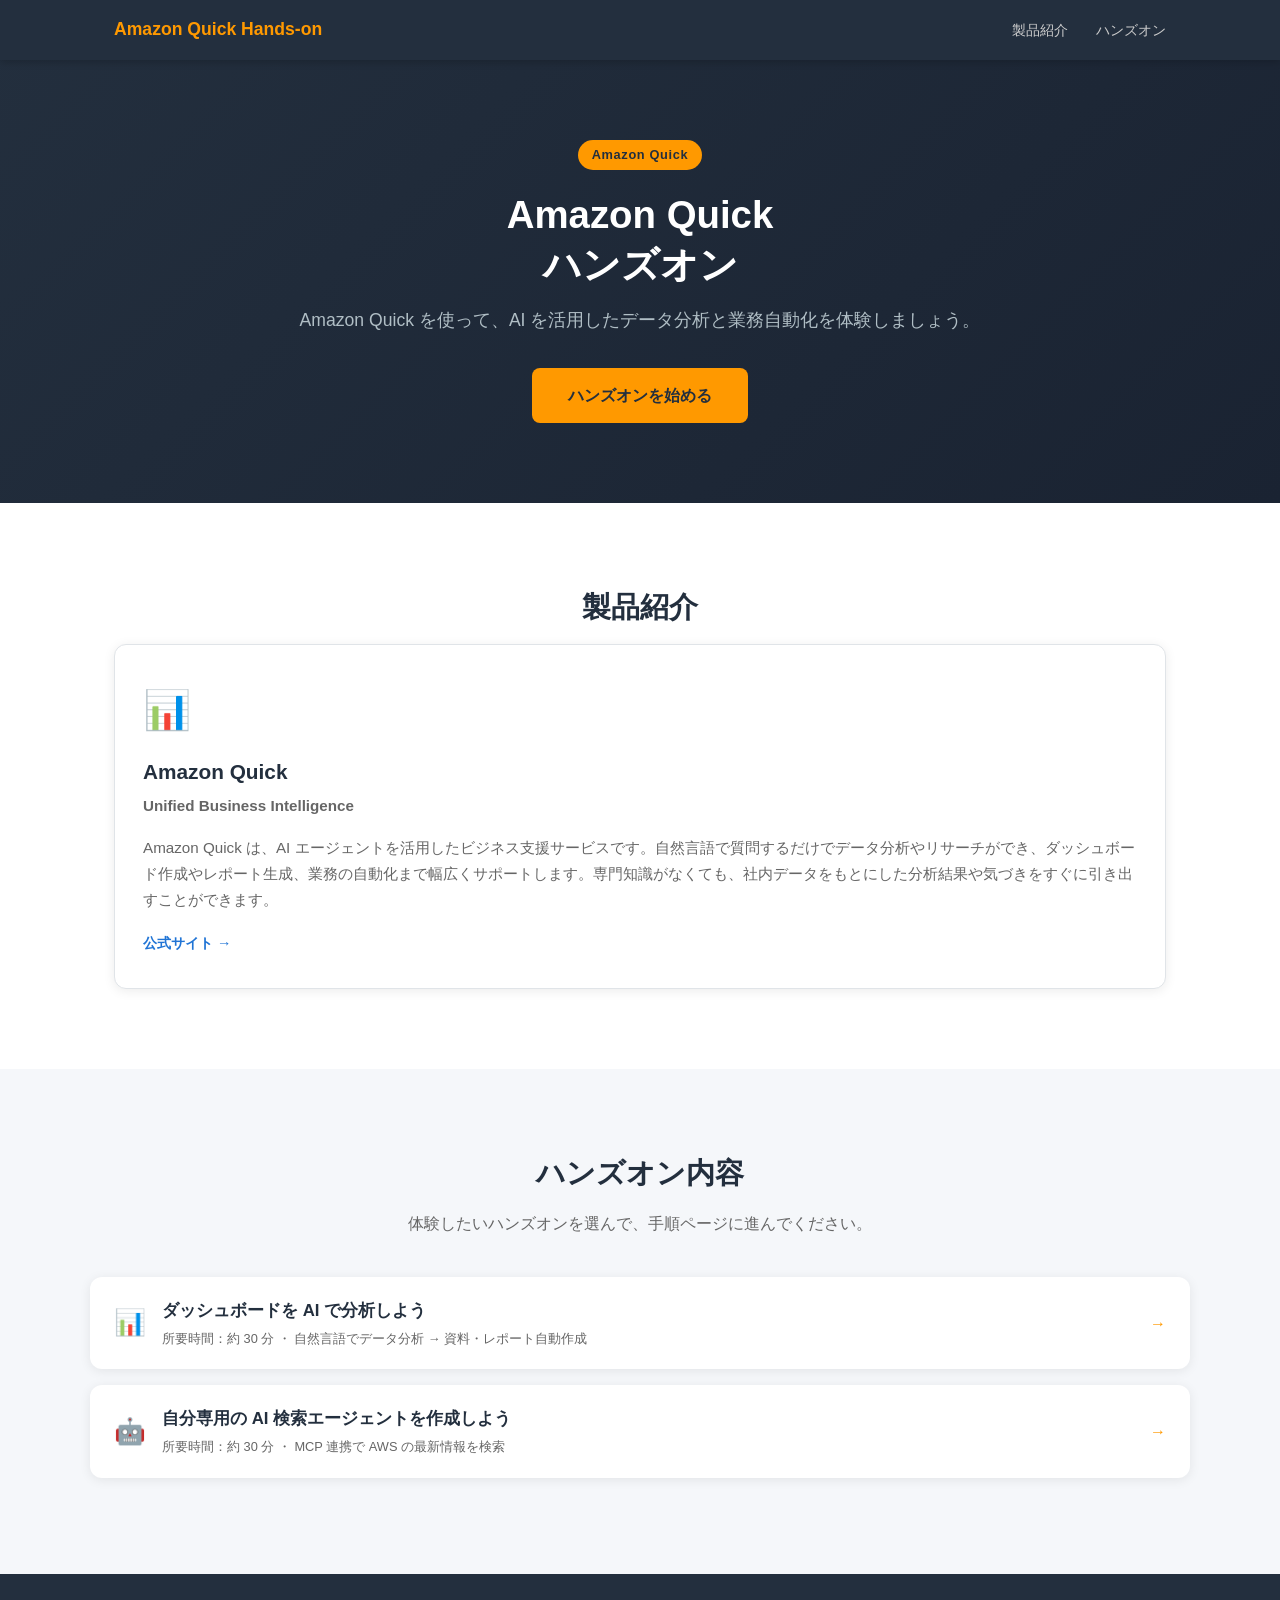
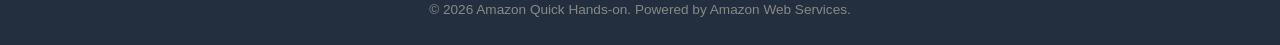
==== index.html @ 04109b61 "Initial commit: Amazon Quick ハンズオンサイト" ====
<!DOCTYPE html>
<html lang="ja">
<head>
  <meta charset="UTF-8">
  <meta name="viewport" content="width=device-width, initial-scale=1.0">
  <title>Amazon Quick ハンズオン</title>
  <link rel="stylesheet" href="css/style.css">
</head>
<body>

  <!-- ナビゲーション -->
  <nav class="navbar">
    <div class="nav-inner">
      <span class="nav-logo">Amazon Quick Hands-on</span>
      <ul class="nav-links">
        <li><a href="#products">製品紹介</a></li>
        <li><a href="#handson">ハンズオン</a></li>
      </ul>
    </div>
  </nav>

  <!-- ヒーロー -->
  <header class="hero">
    <div class="hero-inner">
      <p class="hero-tag">Amazon Quick</p>
      <h1>Amazon Quick<br>ハンズオン</h1>
      <p class="hero-desc">Amazon Quick を使って、AI を活用したデータ分析と業務自動化を体験しましょう。</p>
      <a href="#handson" class="btn-primary">ハンズオンを始める</a>
    </div>
  </header>

  <!-- 製品紹介 -->
  <section id="products" class="section">
    <h2 class="section-title">製品紹介</h2>
    <div class="cards">

      <div class="card">
        <div class="card-icon">📊</div>
        <h3>Amazon Quick</h3>
        <p class="card-subtitle">Unified Business Intelligence</p>
        <p>Amazon Quick は、AI エージェントを活用したビジネス支援サービスです。自然言語で質問するだけでデータ分析やリサーチができ、ダッシュボード作成やレポート生成、業務の自動化まで幅広くサポートします。専門知識がなくても、社内データをもとにした分析結果や気づきをすぐに引き出すことができます。</p>
        <a href="https://aws.amazon.com/jp/quick/" target="_blank" class="card-link">公式サイト →</a>
      </div>

    </div>
  </section>

  <!-- ハンズオン内容 -->
  <section id="handson" class="section section-alt">
    <h2 class="section-title">ハンズオン内容</h2>
    <p class="section-desc">体験したいハンズオンを選んで、手順ページに進んでください。</p>

    <!-- ダッシュボード分析ハンズオン -->
    <a href="quick-dashboard-handson.html" class="accordion accordion-link">
      <span class="accordion-icon">📊</span>
      <span class="accordion-label">
        <strong>ダッシュボードを AI で分析しよう</strong>
        <small>所要時間：約 30 分 ・ 自然言語でデータ分析 → 資料・レポート自動作成</small>
      </span>
      <span class="accordion-arrow">→</span>
    </a>

    <!-- AI 検索エージェント作成ハンズオン -->
    <a href="quick-agent-handson.html" class="accordion accordion-link">
      <span class="accordion-icon">🤖</span>
      <span class="accordion-label">
        <strong>自分専用の AI 検索エージェントを作成しよう</strong>
        <small>所要時間：約 30 分 ・ MCP 連携で AWS の最新情報を検索</small>
      </span>
      <span class="accordion-arrow">→</span>
    </a>

  </section>

  <!-- フッター -->
  <footer class="footer">
    <p>&copy; 2026 Amazon Quick Hands-on. Powered by Amazon Web Services.</p>
  </footer>

  <script>
    // ===== スムーススクロール =====
    document.querySelectorAll('a[href^="#"]').forEach(a => {
      a.addEventListener('click', e => {
        const href = a.getAttribute('href');
        if (!href.startsWith('#')) return;
        e.preventDefault();
        const target = document.querySelector(href);
        if (target) target.scrollIntoView({ behavior: 'smooth', block: 'start' });
      });
    });
  </script>

</body>
</html>
---- css/style.css ----
/* ===== AWS カラーパレット ===== */
:root {
  --aws-orange: #ff9900;
  --aws-dark: #232f3e;
  --aws-navy: #1a2332;
  --aws-light: #f5f7fa;
  --aws-blue: #2074d5;
  --aws-teal: #1dc7b0;
  --aws-text: #333;
  --aws-text-light: #666;
  --aws-border: #e0e4e8;
  --radius: 12px;
  --shadow: 0 2px 12px rgba(0, 0, 0, 0.08);
  --shadow-hover: 0 8px 24px rgba(0, 0, 0, 0.12);
}

/* ===== リセット & ベース ===== */
*, *::before, *::after {
  margin: 0;
  padding: 0;
  box-sizing: border-box;
}

html {
  scroll-behavior: smooth;
  scroll-padding-top: 70px;
}

body {
  font-family: "Hiragino Kaku Gothic ProN", "Noto Sans JP", "Segoe UI", sans-serif;
  color: var(--aws-text);
  line-height: 1.7;
  background: #fff;
}

a {
  color: var(--aws-blue);
  text-decoration: none;
}
a:hover {
  text-decoration: underline;
}

/* ===== ナビゲーション ===== */
.navbar {
  position: fixed;
  top: 0;
  left: 0;
  right: 0;
  background: var(--aws-dark);
  color: #fff;
  z-index: 100;
  box-shadow: 0 2px 8px rgba(0, 0, 0, 0.2);
}

.nav-inner {
  max-width: 1100px;
  margin: 0 auto;
  padding: 0 24px;
  display: flex;
  align-items: center;
  justify-content: space-between;
  height: 60px;
}

.nav-logo {
  font-weight: 700;
  font-size: 1.1rem;
  color: var(--aws-orange);
}

.nav-links {
  list-style: none;
  display: flex;
  gap: 28px;
}

.nav-links a {
  color: #ccc;
  font-size: 0.9rem;
  transition: color 0.2s;
}
.nav-links a:hover {
  color: var(--aws-orange);
  text-decoration: none;
}

/* ===== ヒーロー ===== */
.hero {
  background: linear-gradient(135deg, var(--aws-dark) 0%, var(--aws-navy) 100%);
  color: #fff;
  padding: 140px 24px 80px;
  text-align: center;
}

.hero-inner {
  max-width: 700px;
  margin: 0 auto;
}

.hero-tag {
  display: inline-block;
  background: var(--aws-orange);
  color: var(--aws-dark);
  font-size: 0.8rem;
  font-weight: 700;
  padding: 4px 14px;
  border-radius: 20px;
  margin-bottom: 20px;
  letter-spacing: 0.05em;
}

.hero h1 {
  font-size: 2.4rem;
  font-weight: 800;
  line-height: 1.3;
  margin-bottom: 16px;
}

.hero-desc {
  font-size: 1.1rem;
  color: #b0bec5;
  margin-bottom: 32px;
}

.btn-primary {
  display: inline-block;
  background: var(--aws-orange);
  color: var(--aws-dark);
  font-weight: 700;
  padding: 14px 36px;
  border-radius: 8px;
  font-size: 1rem;
  transition: transform 0.2s, box-shadow 0.2s;
}
.btn-primary:hover {
  transform: translateY(-2px);
  box-shadow: 0 6px 20px rgba(255, 153, 0, 0.4);
  text-decoration: none;
}

/* ===== セクション共通 ===== */
.section {
  padding: 80px 24px;
  max-width: 1100px;
  margin: 0 auto;
}

.section-alt {
  background: var(--aws-light);
  max-width: 100%;
  padding-left: 24px;
  padding-right: 24px;
}

.section-alt > * {
  max-width: 1100px;
  margin-left: auto;
  margin-right: auto;
}

.section-title {
  font-size: 1.8rem;
  font-weight: 800;
  text-align: center;
  margin-bottom: 12px;
  color: var(--aws-dark);
}

.section-desc {
  text-align: center;
  color: var(--aws-text-light);
  margin-bottom: 40px;
}

/* ===== 製品カード ===== */
.cards {
  display: grid;
  grid-template-columns: repeat(auto-fit, minmax(300px, 1fr));
  gap: 24px;
}

.card {
  background: #fff;
  border: 1px solid var(--aws-border);
  border-radius: var(--radius);
  padding: 32px 28px;
  box-shadow: var(--shadow);
  transition: transform 0.2s, box-shadow 0.2s;
}
.card:hover {
  transform: translateY(-4px);
  box-shadow: var(--shadow-hover);
}

.card-icon {
  font-size: 2.4rem;
  margin-bottom: 12px;
}

.card h3 {
  font-size: 1.3rem;
  color: var(--aws-dark);
  margin-bottom: 4px;
}

.card-subtitle {
  font-size: 0.85rem;
  color: var(--aws-orange);
  font-weight: 600;
  margin-bottom: 12px;
}

.card p {
  font-size: 0.95rem;
  color: var(--aws-text-light);
  margin-bottom: 16px;
}

.card-link {
  font-size: 0.9rem;
  font-weight: 600;
  color: var(--aws-blue);
}

/* ===== アコーディオン ===== */
.accordion {
  margin-bottom: 16px;
  border-radius: var(--radius);
  overflow: hidden;
  box-shadow: var(--shadow);
}

.accordion-btn {
  width: 100%;
  display: flex;
  align-items: center;
  gap: 16px;
  padding: 20px 24px;
  background: #fff;
  border: none;
  cursor: pointer;
  text-align: left;
  font-family: inherit;
  transition: background 0.2s;
}
.accordion-btn:hover {
  background: #fafafa;
}

.accordion-icon {
  font-size: 1.6rem;
  flex-shrink: 0;
}

.accordion-label {
  flex: 1;
  display: flex;
  flex-direction: column;
  gap: 2px;
}

.accordion-label strong {
  font-size: 1.05rem;
  color: var(--aws-dark);
}

.accordion-label small {
  font-size: 0.8rem;
  color: var(--aws-text-light);
}

.accordion-arrow {
  font-size: 0.8rem;
  color: var(--aws-text-light);
  transition: transform 0.3s;
}

.accordion-btn[aria-expanded="true"] .accordion-arrow {
  transform: rotate(180deg);
}

.accordion-content {
  max-height: 0;
  overflow: hidden;
  transition: max-height 0.4s ease;
}

.accordion-btn[aria-expanded="true"] + .accordion-content {
  max-height: 30000px;
}

.handson-body {
  padding: 8px 28px 32px;
  background: #fff;
  border-top: 1px solid var(--aws-border);
}

.handson-body h4 {
  font-size: 1rem;
  color: var(--aws-dark);
  margin: 24px 0 8px;
  padding-left: 12px;
  border-left: 3px solid var(--aws-orange);
}

.handson-body p,
.handson-body ol,
.handson-body ul {
  font-size: 0.95rem;
  color: var(--aws-text);
  margin-bottom: 12px;
}

.handson-body ol {
  padding-left: 20px;
}

/* ===== プロンプト・出力ボックス ===== */
.prompt-box,
.output-box {
  border-radius: 8px;
  padding: 16px 20px;
  margin: 12px 0 16px;
  font-size: 0.9rem;
}

.prompt-box {
  background: #eef4ff;
  border-left: 4px solid var(--aws-blue);
  position: relative;
}

.prompt-copy-btn {
  position: absolute;
  top: 10px;
  right: 10px;
  background: #fff;
  border: 1px solid var(--aws-border);
  border-radius: 6px;
  cursor: pointer;
  font-size: 0.8rem;
  padding: 4px 10px;
  color: var(--aws-text-light);
  transition: background 0.2s, color 0.2s;
  z-index: 1;
}

.prompt-copy-btn:hover {
  background: var(--aws-light);
  color: var(--aws-text);
}

/* ===== フォーム入力風コピーフィールド ===== */
.copy-field {
  margin-bottom: 14px;
}

.copy-field-label {
  font-size: 0.82rem;
  font-weight: 700;
  color: var(--aws-dark);
  margin-bottom: 4px;
}

.copy-field-value {
  display: flex;
  align-items: flex-start;
  background: #fff;
  border: 1px solid var(--aws-border);
  border-radius: 6px;
  padding: 10px 12px;
  gap: 8px;
}

.copy-field-text {
  flex: 1;
  font-family: "Consolas", "SFMono-Regular", monospace;
  font-size: 0.88rem;
  line-height: 1.6;
  color: var(--aws-text);
  white-space: pre-wrap;
  word-break: break-word;
}

.copy-field-btn {
  flex-shrink: 0;
  background: none;
  border: 1px solid var(--aws-border);
  border-radius: 4px;
  cursor: pointer;
  font-size: 0.8rem;
  padding: 3px 8px;
  color: var(--aws-text-light);
  transition: background 0.2s, color 0.2s;
}

.copy-field-btn:hover {
  background: var(--aws-light);
  color: var(--aws-text);
}

.output-box {
  background: #e8f8f0;
  border-left: 4px solid var(--aws-teal);
}

.prompt-label,
.output-label {
  font-weight: 700;
  font-size: 0.85rem;
  margin-bottom: 8px;
}

.prompt-label {
  color: var(--aws-blue);
}

.output-label {
  color: #0d8a5e;
}

.prompt-box pre {
  background: #fff;
  border-radius: 6px;
  padding: 12px 16px;
  overflow-x: auto;
  font-size: 0.88rem;
  line-height: 1.6;
}

.prompt-box code {
  font-family: "Consolas", "SFMono-Regular", monospace;
  white-space: pre-wrap;
}

.output-box ul {
  padding-left: 20px;
  margin-bottom: 0;
}

.tip-box {
  background: #fff8e6;
  border-left: 4px solid var(--aws-orange);
  border-radius: 8px;
  padding: 14px 20px;
  margin: 16px 0;
  font-size: 0.9rem;
  color: #6b5900;
}

/* ===== トラブルシューティング ===== */
.troubleshoot-box {
  border: 1px solid var(--aws-border);
  border-radius: 8px;
  overflow: hidden;
  margin: 12px 0 16px;
}

.troubleshoot-item {
  background: #fff;
}

.troubleshoot-item + .troubleshoot-item {
  border-top: 1px solid var(--aws-border);
}

.troubleshoot-symptom {
  background: #fef2f2;
  border-left: 4px solid #e53e3e;
  padding: 12px 20px;
  font-weight: 700;
  font-size: 0.92rem;
  color: #c53030;
}

.troubleshoot-solution {
  padding: 16px 20px;
  font-size: 0.9rem;
}

.troubleshoot-solution p {
  margin-bottom: 12px;
}

/* ===== Kiro レスポンス表示 ===== */
.kiro-response {
  background: #fff;
  border-radius: 8px;
  padding: 16px 20px;
  margin-top: 8px;
  font-size: 0.92rem;
  line-height: 1.8;
  color: var(--aws-text);
  border: 1px solid var(--aws-border);
}

.kiro-response p {
  margin-bottom: 10px;
}

.kiro-response p:last-child {
  margin-bottom: 0;
}

.coming-soon {
  text-align: center;
  padding: 40px 20px;
  color: var(--aws-text-light);
}

.coming-soon p {
  margin-bottom: 12px;
}

/* ===== 環境情報 ===== */
.env-grid {
  display: grid;
  grid-template-columns: repeat(auto-fit, minmax(300px, 1fr));
  gap: 24px;
  margin-bottom: 24px;
}

.env-card {
  background: #fff;
  border: 1px solid var(--aws-border);
  border-radius: var(--radius);
  padding: 24px;
  box-shadow: var(--shadow);
}

.env-card h3 {
  font-size: 1.1rem;
  color: var(--aws-dark);
  margin-bottom: 16px;
}

.env-table {
  width: 100%;
  border-collapse: collapse;
  font-size: 0.9rem;
}

.env-table th,
.env-table td {
  padding: 10px 12px;
  text-align: left;
  border-bottom: 1px solid var(--aws-border);
  word-break: break-all;
  overflow-wrap: break-word;
}

.env-table th {
  background: var(--aws-light);
  font-weight: 600;
  color: var(--aws-dark);
  width: 100px;
  white-space: nowrap;
}

.env-table td {
  max-width: 0;
  position: relative;
}

.env-table td a {
  word-break: break-all;
}

.env-table code {
  font-family: "Consolas", "SFMono-Regular", monospace;
  font-size: 0.85rem;
  word-break: break-all;
}

.placeholder {
  color: #999;
  font-style: italic;
}

.env-note {
  margin-top: 12px;
  font-size: 0.82rem;
  color: var(--aws-text-light);
}

/* ===== フッター ===== */
.footer {
  background: var(--aws-dark);
  color: #888;
  text-align: center;
  padding: 24px;
  font-size: 0.85rem;
}

/* ===== レスポンシブ ===== */
@media (max-width: 768px) {
  .hero h1 {
    font-size: 1.8rem;
  }

  .nav-links {
    gap: 16px;
  }

  .nav-links a {
    font-size: 0.8rem;
  }

  .cards {
    grid-template-columns: 1fr;
  }

  .env-grid {
    grid-template-columns: 1fr;
  }

  .handson-body {
    padding: 8px 16px 24px;
  }
}

/* ===== 画像関連 ===== */
.card-icon img {
  width: 48px;
  height: 48px;
  object-fit: contain;
}

.screenshot {
  margin: 16px 0;
  text-align: left;
}

.screenshot img {
  max-width: 100%;
  border-radius: 8px;
  border: 1px solid var(--aws-border);
  box-shadow: var(--shadow);
}

.screenshot-caption {
  font-size: 0.82rem;
  color: var(--aws-text-light);
  margin-top: 8px;
  font-style: italic;
}

.hero-image {
  margin-top: 32px;
}

.hero-image img {
  max-width: 100%;
  max-height: 300px;
  border-radius: var(--radius);
}

/* ===== ユーザー選択 ===== */
.user-selector {
  text-align: center;
  margin-bottom: 32px;
}

.user-selector label {
  font-weight: 600;
  font-size: 1rem;
  color: var(--aws-dark);
  margin-right: 12px;
}

.user-selector select {
  font-family: inherit;
  font-size: 1rem;
  padding: 10px 16px;
  border: 2px solid var(--aws-orange);
  border-radius: 8px;
  background: #fff;
  color: var(--aws-dark);
  cursor: pointer;
  min-width: 220px;
  transition: box-shadow 0.2s;
}

.user-selector select:focus {
  outline: none;
  box-shadow: 0 0 0 3px rgba(255, 153, 0, 0.3);
}

.env-placeholder {
  text-align: center;
  padding: 48px 20px;
  background: var(--aws-light);
  border-radius: var(--radius);
  border: 2px dashed var(--aws-border);
}

.env-placeholder p {
  font-size: 1.05rem;
  color: var(--aws-text-light);
  margin-bottom: 8px;
}

.env-placeholder-sub {
  font-size: 0.85rem !important;
}

.env-placeholder code {
  background: #e8e8e8;
  padding: 2px 8px;
  border-radius: 4px;
  font-size: 0.85rem;
}

.env-user-badge {
  text-align: center;
  font-size: 1.1rem;
  font-weight: 700;
  color: var(--aws-dark);
  background: linear-gradient(135deg, #fff3d6, #ffe8b0);
  border: 2px solid var(--aws-orange);
  border-radius: 8px;
  padding: 12px 20px;
  margin-bottom: 24px;
}

.env-info {
  animation: fadeIn 0.3s ease;
}

@keyframes fadeIn {
  from { opacity: 0; transform: translateY(8px); }
  to   { opacity: 1; transform: translateY(0); }
}

.copy-btn {
  background: none;
  border: 1px solid var(--aws-border);
  border-radius: 4px;
  cursor: pointer;
  font-size: 0.85rem;
  padding: 2px 6px;
  margin-left: 8px;
  transition: background 0.2s;
  flex-shrink: 0;
  white-space: nowrap;
}

.copy-btn:hover {
  background: var(--aws-light);
}

/* Password/Account セル内のレイアウト */
.env-table td code {
  display: inline;
}

.env-table td .copy-btn {
  display: inline-flex;
  vertical-align: middle;
}

/* ===== ロック解除UI ===== */
.env-locked {
  text-align: center;
  padding: 48px 20px;
  background: var(--aws-light);
  border-radius: var(--radius);
  border: 2px solid var(--aws-border);
  margin-bottom: 24px;
}

.lock-icon {
  font-size: 3rem;
  margin-bottom: 16px;
}

.env-locked p {
  color: var(--aws-text-light);
  margin-bottom: 24px;
  line-height: 1.6;
}

.unlock-form {
  display: flex;
  justify-content: center;
  gap: 12px;
  flex-wrap: wrap;
}

.unlock-form input {
  font-family: inherit;
  font-size: 1rem;
  padding: 12px 16px;
  border: 2px solid var(--aws-border);
  border-radius: 8px;
  width: 260px;
  transition: border-color 0.2s;
}

.unlock-form input:focus {
  outline: none;
  border-color: var(--aws-orange);
  box-shadow: 0 0 0 3px rgba(255, 153, 0, 0.2);
}

.btn-unlock {
  font-family: inherit;
  font-size: 1rem;
  font-weight: 700;
  padding: 12px 28px;
  background: var(--aws-orange);
  color: var(--aws-dark);
  border: none;
  border-radius: 8px;
  cursor: pointer;
  transition: background 0.2s;
}

.btn-unlock:hover {
  background: #e88a00;
}

.unlock-error {
  color: #e53e3e;
  font-size: 0.9rem;
  margin-top: 12px;
  font-weight: 600;
}

/* ===== 追加ハンズオンへのリンク（アコーディオン風） ===== */
.accordion-link {
  display: flex;
  align-items: center;
  gap: 16px;
  padding: 20px 24px;
  background: #fff;
  border: none;
  text-align: left;
  transition: background 0.2s, transform 0.2s;
}
.accordion-link:hover {
  background: #fafafa;
  text-decoration: none;
  transform: translateY(-2px);
}
.accordion-link .accordion-arrow {
  font-size: 1rem;
  color: var(--aws-orange);
  font-weight: 700;
}

/* ===== 戻るリンク ===== */
.back-link {
  display: inline-block;
  font-size: 0.92rem;
  font-weight: 600;
  color: var(--aws-blue);
}
.back-link:hover {
  color: var(--aws-orange);
  text-decoration: none;
}

/* ===== ブロック見出し ===== */
.block-title {
  font-size: 1.15rem;
  font-weight: 700;
  color: var(--aws-dark);
  margin: 40px 0 16px;
  padding-left: 14px;
  border-left: 4px solid var(--aws-orange);
}

/* ===== 比較テーブル ===== */
.compare-table {
  width: 100%;
  border-collapse: collapse;
  font-size: 0.92rem;
  background: #fff;
  border-radius: var(--radius);
  overflow: hidden;
  box-shadow: var(--shadow);
  margin-bottom: 24px;
}

.compare-table th,
.compare-table td {
  padding: 14px 18px;
  text-align: left;
  border-bottom: 1px solid var(--aws-border);
  vertical-align: top;
}

.compare-table thead th {
  background: var(--aws-dark);
  color: #fff;
  font-weight: 700;
}

.compare-table tbody tr:last-child td {
  border-bottom: none;
}

.compare-table tbody tr:nth-child(even) td {
  background: var(--aws-light);
}

@media (max-width: 768px) {
  .compare-table {
    font-size: 0.82rem;
  }
  .compare-table th,
  .compare-table td {
    padding: 10px 12px;
  }
}
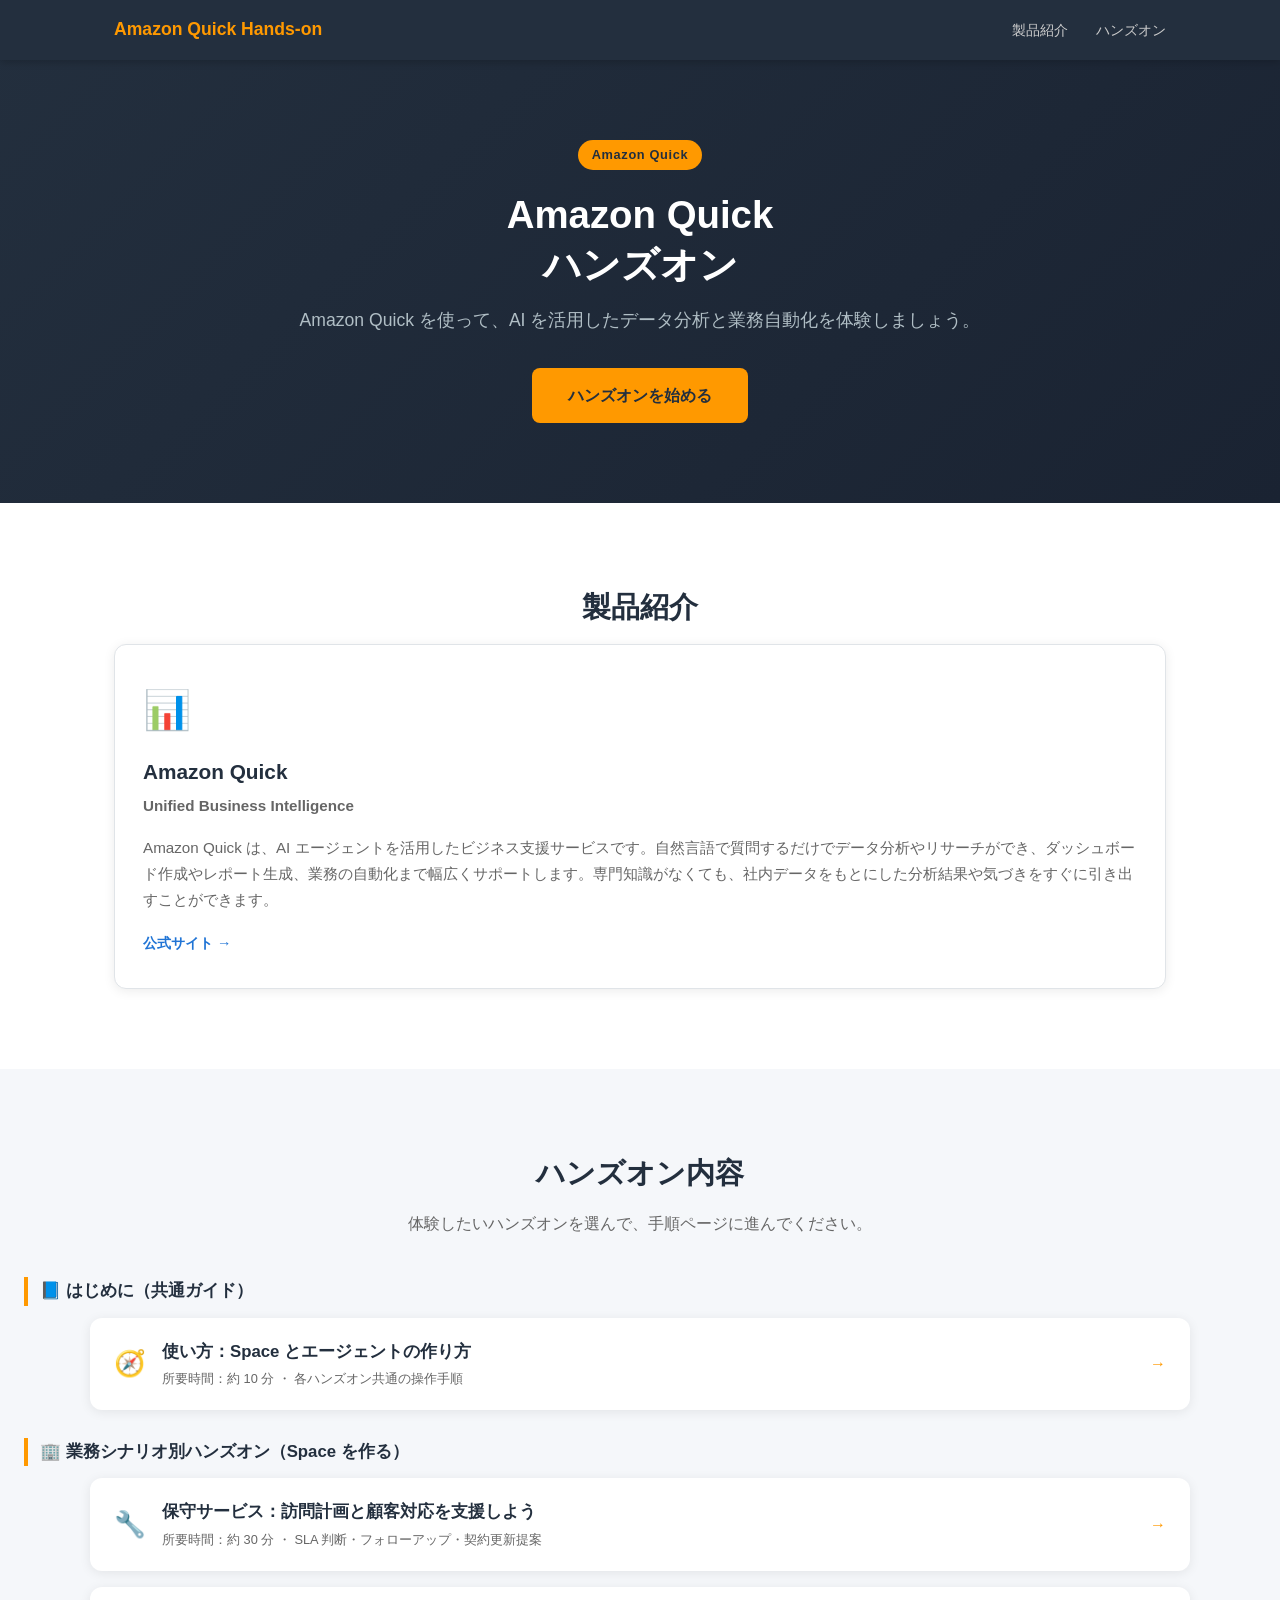
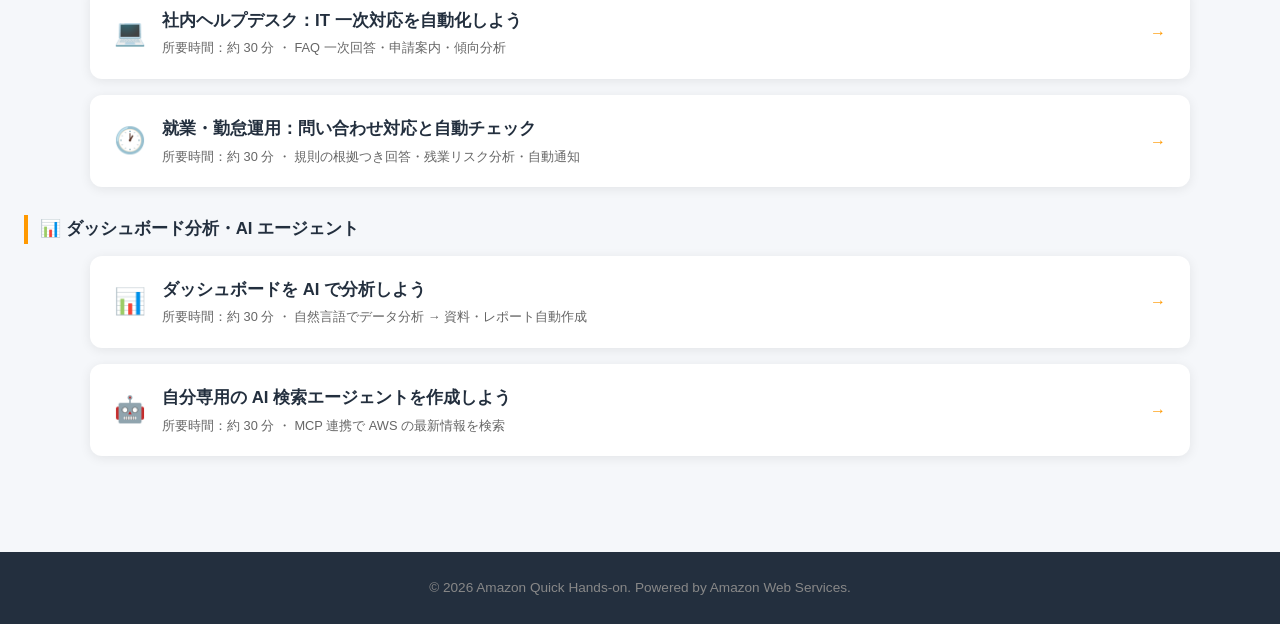
==== commit e302c49b: "Add Quick hands-on cases (保守/ヘルプデスク/勤怠) and usage guide" ====
--- a/index.html
+++ b/index.html
@@ -50,7 +50,50 @@
     <h2 class="section-title">ハンズオン内容</h2>
     <p class="section-desc">体験したいハンズオンを選んで、手順ページに進んでください。</p>
 
-    <!-- ダッシュボード分析ハンズオン -->
+    <!-- 共通ガイド -->
+    <h3 class="handson-group-title">📘 はじめに（共通ガイド）</h3>
+    <a href="quick-usage.html" class="accordion accordion-link">
+      <span class="accordion-icon">🧭</span>
+      <span class="accordion-label">
+        <strong>使い方：Space とエージェントの作り方</strong>
+        <small>所要時間：約 10 分 ・ 各ハンズオン共通の操作手順</small>
+      </span>
+      <span class="accordion-arrow">→</span>
+    </a>
+
+    <!-- 業務シナリオ別ハンズオン -->
+    <h3 class="handson-group-title">🏢 業務シナリオ別ハンズオン（Space を作る）</h3>
+
+    <a href="quick-maintenance-handson.html" class="accordion accordion-link">
+      <span class="accordion-icon">🔧</span>
+      <span class="accordion-label">
+        <strong>保守サービス：訪問計画と顧客対応を支援しよう</strong>
+        <small>所要時間：約 30 分 ・ SLA 判断・フォローアップ・契約更新提案</small>
+      </span>
+      <span class="accordion-arrow">→</span>
+    </a>
+
+    <a href="quick-helpdesk-handson.html" class="accordion accordion-link">
+      <span class="accordion-icon">💻</span>
+      <span class="accordion-label">
+        <strong>社内ヘルプデスク：IT 一次対応を自動化しよう</strong>
+        <small>所要時間：約 30 分 ・ FAQ 一次回答・申請案内・傾向分析</small>
+      </span>
+      <span class="accordion-arrow">→</span>
+    </a>
+
+    <a href="quick-attendance-handson.html" class="accordion accordion-link">
+      <span class="accordion-icon">🕐</span>
+      <span class="accordion-label">
+        <strong>就業・勤怠運用：問い合わせ対応と自動チェック</strong>
+        <small>所要時間：約 30 分 ・ 規則の根拠つき回答・残業リスク分析・自動通知</small>
+      </span>
+      <span class="accordion-arrow">→</span>
+    </a>
+
+    <!-- 基本・発展 -->
+    <h3 class="handson-group-title">📊 ダッシュボード分析・AI エージェント</h3>
+
     <a href="quick-dashboard-handson.html" class="accordion accordion-link">
       <span class="accordion-icon">📊</span>
       <span class="accordion-label">
@@ -60,7 +103,6 @@
       <span class="accordion-arrow">→</span>
     </a>
 
-    <!-- AI 検索エージェント作成ハンズオン -->
     <a href="quick-agent-handson.html" class="accordion accordion-link">
       <span class="accordion-icon">🤖</span>
       <span class="accordion-label">
--- a/css/style.css
+++ b/css/style.css
@@ -915,3 +915,45 @@
     padding: 10px 12px;
   }
 }
+
+/* ===== データファイル一覧 ===== */
+.file-list {
+  list-style: none;
+  padding: 0;
+  margin: 12px 0 16px;
+}
+
+.file-list li {
+  display: flex;
+  align-items: center;
+  flex-wrap: wrap;
+  gap: 6px 12px;
+  background: #fff;
+  border: 1px solid var(--aws-border);
+  border-radius: 8px;
+  padding: 12px 16px;
+  margin-bottom: 8px;
+}
+
+.file-list li a {
+  font-weight: 600;
+  font-size: 0.95rem;
+}
+
+.file-list .file-note {
+  font-size: 0.82rem;
+  color: var(--aws-text-light);
+}
+
+/* ===== ハンズオン一覧のグループ見出し ===== */
+.handson-group-title {
+  font-size: 1.05rem;
+  font-weight: 700;
+  color: var(--aws-dark);
+  margin: 28px 0 12px;
+  padding-left: 12px;
+  border-left: 4px solid var(--aws-orange);
+}
+.handson-group-title:first-of-type {
+  margin-top: 8px;
+}
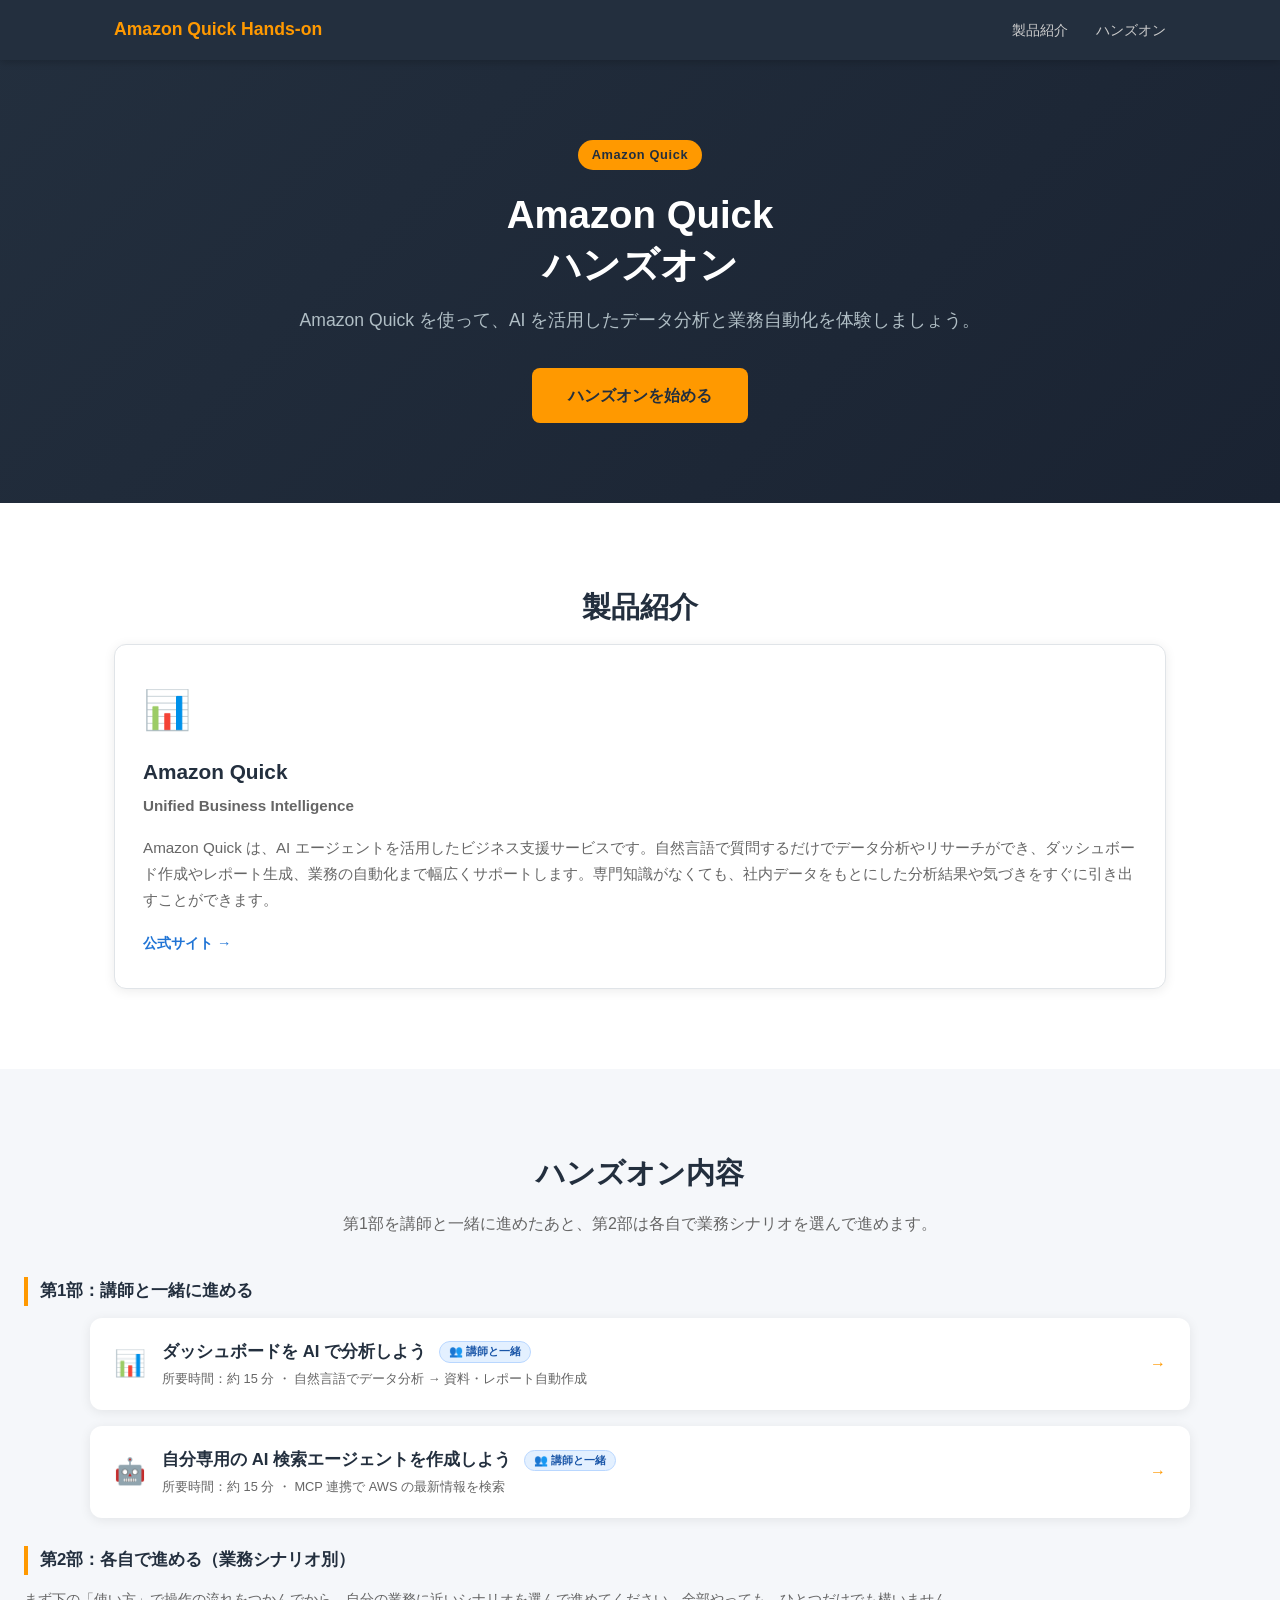
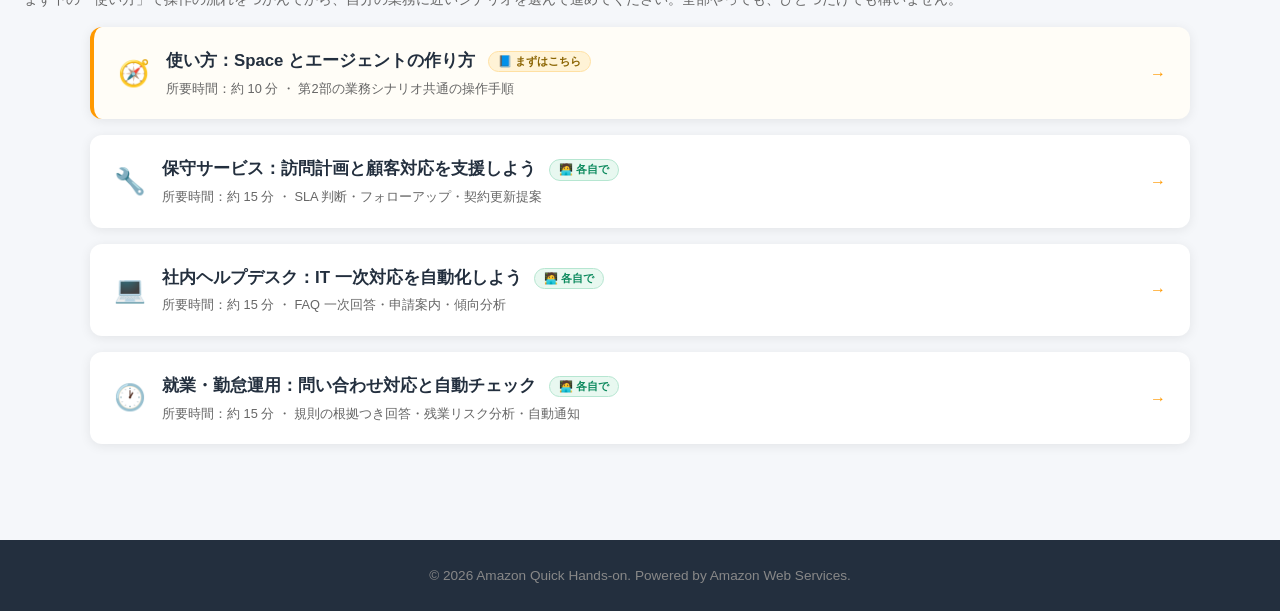
==== commit f428fa57: "Restructure hands-on into two phases with badges, set duration to 15min, link usage to scenarios, fi" ====
--- a/index.html
+++ b/index.html
@@ -48,27 +48,47 @@
   <!-- ハンズオン内容 -->
   <section id="handson" class="section section-alt">
     <h2 class="section-title">ハンズオン内容</h2>
-    <p class="section-desc">体験したいハンズオンを選んで、手順ページに進んでください。</p>
+    <p class="section-desc">第1部を講師と一緒に進めたあと、第2部は各自で業務シナリオを選んで進めます。</p>
 
-    <!-- 共通ガイド -->
-    <h3 class="handson-group-title">📘 はじめに（共通ガイド）</h3>
-    <a href="quick-usage.html" class="accordion accordion-link">
-      <span class="accordion-icon">🧭</span>
+    <!-- 第1部：講師と一緒に進める -->
+    <h3 class="handson-group-title">第1部：講師と一緒に進める</h3>
+
+    <a href="quick-dashboard-handson.html" class="accordion accordion-link">
+      <span class="accordion-icon">📊</span>
       <span class="accordion-label">
-        <strong>使い方：Space とエージェントの作り方</strong>
-        <small>所要時間：約 10 分 ・ 各ハンズオン共通の操作手順</small>
+        <strong>ダッシュボードを AI で分析しよう <span class="badge badge-live">👥 講師と一緒</span></strong>
+        <small>所要時間：約 15 分 ・ 自然言語でデータ分析 → 資料・レポート自動作成</small>
       </span>
       <span class="accordion-arrow">→</span>
     </a>
 
-    <!-- 業務シナリオ別ハンズオン -->
-    <h3 class="handson-group-title">🏢 業務シナリオ別ハンズオン（Space を作る）</h3>
+    <a href="quick-agent-handson.html" class="accordion accordion-link">
+      <span class="accordion-icon">🤖</span>
+      <span class="accordion-label">
+        <strong>自分専用の AI 検索エージェントを作成しよう <span class="badge badge-live">👥 講師と一緒</span></strong>
+        <small>所要時間：約 15 分 ・ MCP 連携で AWS の最新情報を検索</small>
+      </span>
+      <span class="accordion-arrow">→</span>
+    </a>
+
+    <!-- 第2部：各自で進める（業務シナリオ別） -->
+    <h3 class="handson-group-title">第2部：各自で進める（業務シナリオ別）</h3>
+    <p class="group-desc">まず下の「使い方」で操作の流れをつかんでから、自分の業務に近いシナリオを選んで進めてください。全部やっても、ひとつだけでも構いません。</p>
+
+    <a href="quick-usage.html" class="accordion accordion-link accordion-link-guide">
+      <span class="accordion-icon">🧭</span>
+      <span class="accordion-label">
+        <strong>使い方：Space とエージェントの作り方 <span class="badge badge-guide">📘 まずはこちら</span></strong>
+        <small>所要時間：約 10 分 ・ 第2部の業務シナリオ共通の操作手順</small>
+      </span>
+      <span class="accordion-arrow">→</span>
+    </a>
 
     <a href="quick-maintenance-handson.html" class="accordion accordion-link">
       <span class="accordion-icon">🔧</span>
       <span class="accordion-label">
-        <strong>保守サービス：訪問計画と顧客対応を支援しよう</strong>
-        <small>所要時間：約 30 分 ・ SLA 判断・フォローアップ・契約更新提案</small>
+        <strong>保守サービス：訪問計画と顧客対応を支援しよう <span class="badge badge-self">🧑‍💻 各自で</span></strong>
+        <small>所要時間：約 15 分 ・ SLA 判断・フォローアップ・契約更新提案</small>
       </span>
       <span class="accordion-arrow">→</span>
     </a>
@@ -76,8 +96,8 @@
     <a href="quick-helpdesk-handson.html" class="accordion accordion-link">
       <span class="accordion-icon">💻</span>
       <span class="accordion-label">
-        <strong>社内ヘルプデスク：IT 一次対応を自動化しよう</strong>
-        <small>所要時間：約 30 分 ・ FAQ 一次回答・申請案内・傾向分析</small>
+        <strong>社内ヘルプデスク：IT 一次対応を自動化しよう <span class="badge badge-self">🧑‍💻 各自で</span></strong>
+        <small>所要時間：約 15 分 ・ FAQ 一次回答・申請案内・傾向分析</small>
       </span>
       <span class="accordion-arrow">→</span>
     </a>
@@ -85,29 +105,8 @@
     <a href="quick-attendance-handson.html" class="accordion accordion-link">
       <span class="accordion-icon">🕐</span>
       <span class="accordion-label">
-        <strong>就業・勤怠運用：問い合わせ対応と自動チェック</strong>
-        <small>所要時間：約 30 分 ・ 規則の根拠つき回答・残業リスク分析・自動通知</small>
-      </span>
-      <span class="accordion-arrow">→</span>
-    </a>
-
-    <!-- 基本・発展 -->
-    <h3 class="handson-group-title">📊 ダッシュボード分析・AI エージェント</h3>
-
-    <a href="quick-dashboard-handson.html" class="accordion accordion-link">
-      <span class="accordion-icon">📊</span>
-      <span class="accordion-label">
-        <strong>ダッシュボードを AI で分析しよう</strong>
-        <small>所要時間：約 30 分 ・ 自然言語でデータ分析 → 資料・レポート自動作成</small>
-      </span>
-      <span class="accordion-arrow">→</span>
-    </a>
-
-    <a href="quick-agent-handson.html" class="accordion accordion-link">
-      <span class="accordion-icon">🤖</span>
-      <span class="accordion-label">
-        <strong>自分専用の AI 検索エージェントを作成しよう</strong>
-        <small>所要時間：約 30 分 ・ MCP 連携で AWS の最新情報を検索</small>
+        <strong>就業・勤怠運用：問い合わせ対応と自動チェック <span class="badge badge-self">🧑‍💻 各自で</span></strong>
+        <small>所要時間：約 15 分 ・ 規則の根拠つき回答・残業リスク分析・自動通知</small>
       </span>
       <span class="accordion-arrow">→</span>
     </a>
--- a/css/style.css
+++ b/css/style.css
@@ -957,3 +957,50 @@
 .handson-group-title:first-of-type {
   margin-top: 8px;
 }
+
+/* ===== ハンズオン グループ説明 ===== */
+.group-desc {
+  font-size: 0.9rem;
+  color: var(--aws-text-light);
+  margin: 0 0 16px;
+}
+
+/* ===== 進め方バッジ ===== */
+.badge {
+  display: inline-block;
+  font-size: 0.7rem;
+  font-weight: 700;
+  line-height: 1;
+  padding: 4px 9px;
+  border-radius: 999px;
+  margin-left: 8px;
+  vertical-align: middle;
+  white-space: nowrap;
+}
+
+.badge-live {
+  background: #e3f0ff;
+  color: #1a56a8;
+  border: 1px solid #b9d7ff;
+}
+
+.badge-self {
+  background: #e8f8f0;
+  color: #0d8a5e;
+  border: 1px solid #b6e6d1;
+}
+
+.badge-guide {
+  background: #fff3d6;
+  color: #8a6300;
+  border: 1px solid #ffe0a3;
+}
+
+/* 「まずはこちら」ガイドを強調 */
+.accordion-link-guide {
+  border-left: 4px solid var(--aws-orange);
+  background: #fffdf7;
+}
+.accordion-link-guide:hover {
+  background: #fff8e8;
+}
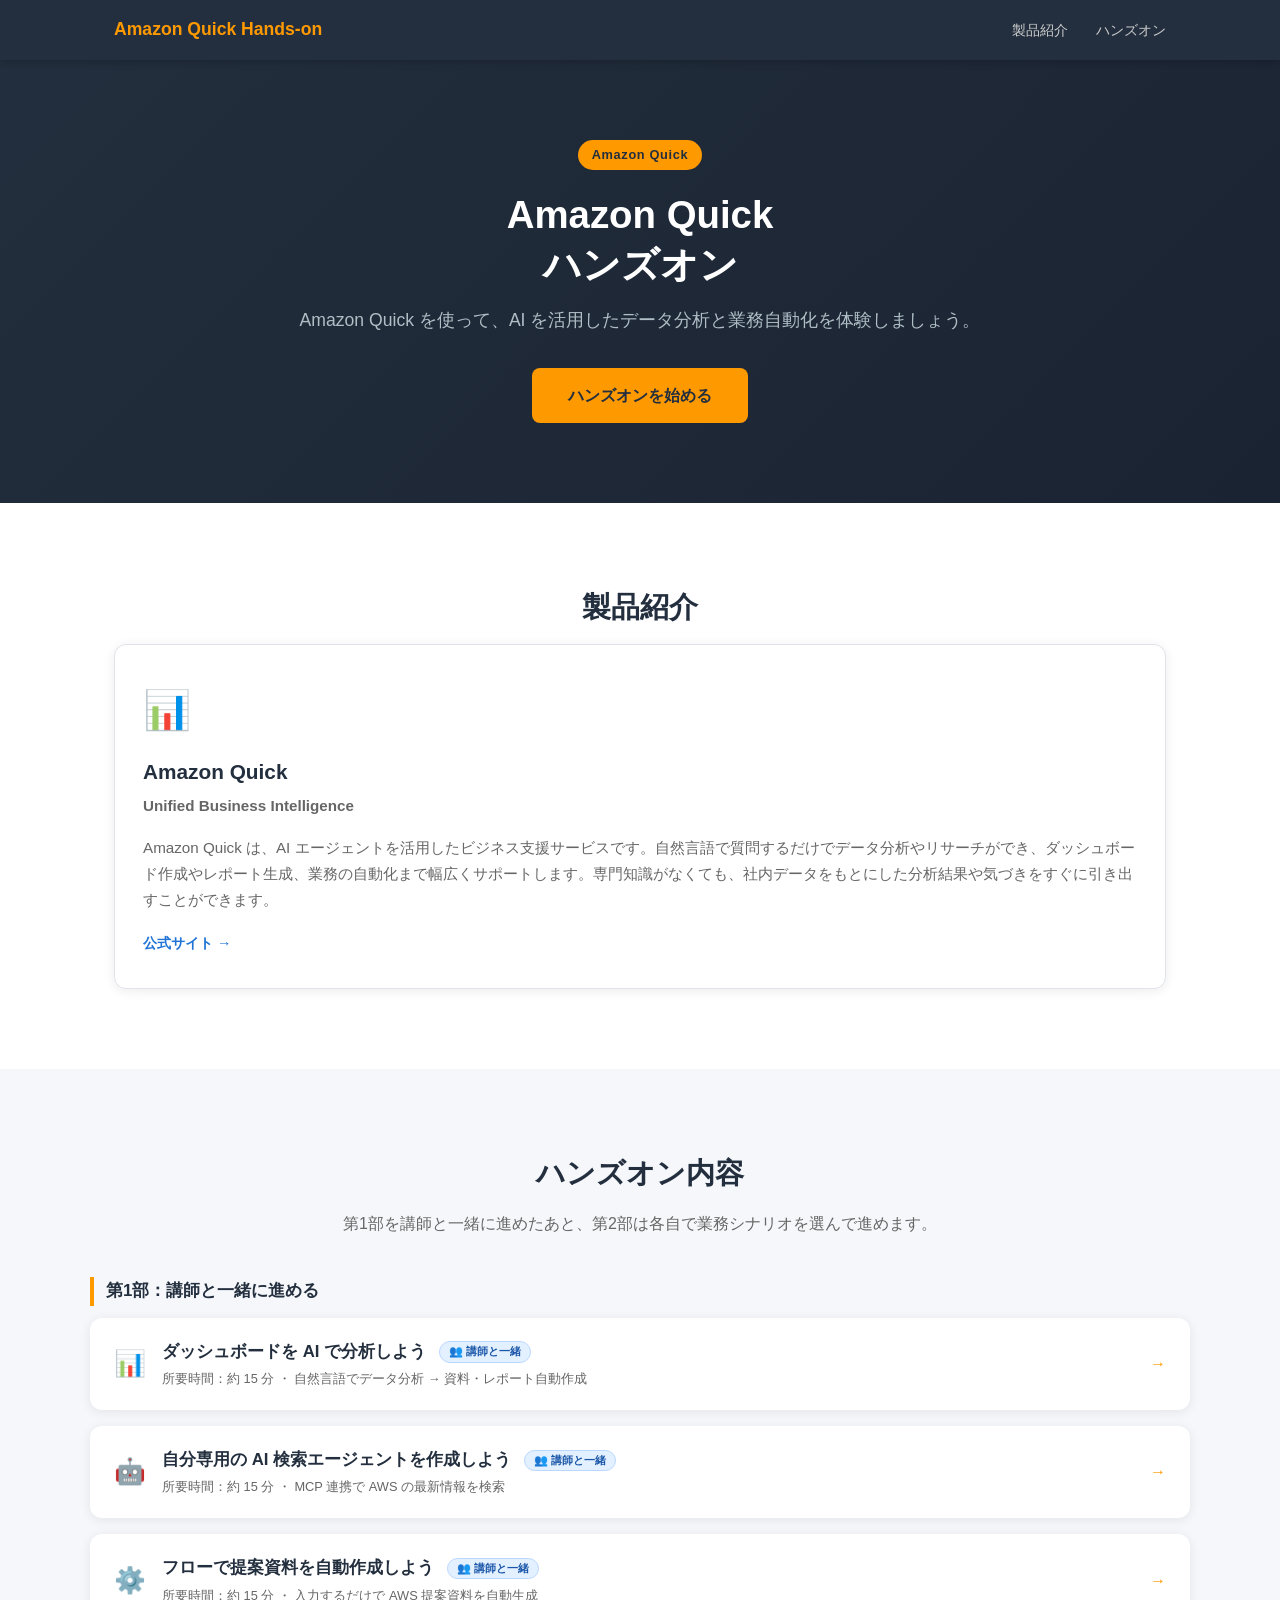
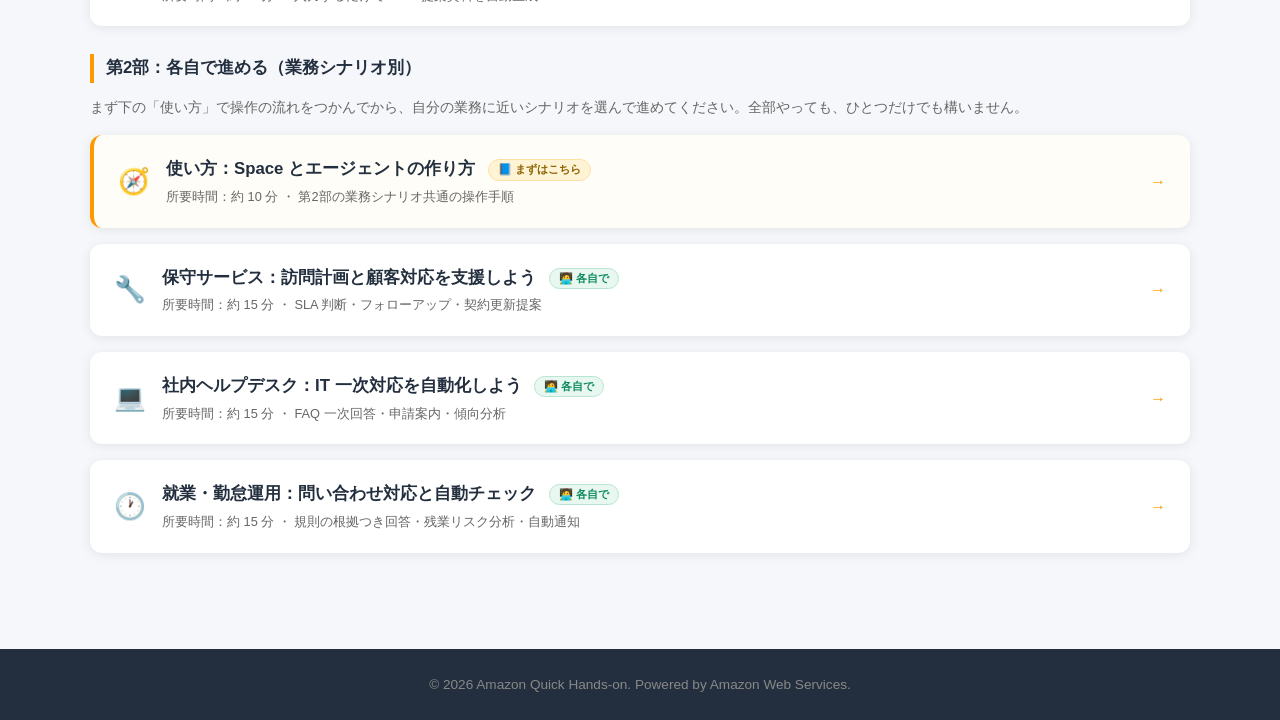
==== commit 35c6e0c2: "Add flow hands-on with screenshots, add goal input field, remove flow step from dashboard" ====
--- a/index.html
+++ b/index.html
@@ -50,6 +50,8 @@
     <h2 class="section-title">ハンズオン内容</h2>
     <p class="section-desc">第1部を講師と一緒に進めたあと、第2部は各自で業務シナリオを選んで進めます。</p>
 
+    <div class="handson-list">
+
     <!-- 第1部：講師と一緒に進める -->
     <h3 class="handson-group-title">第1部：講師と一緒に進める</h3>
 
@@ -67,6 +69,15 @@
       <span class="accordion-label">
         <strong>自分専用の AI 検索エージェントを作成しよう <span class="badge badge-live">👥 講師と一緒</span></strong>
         <small>所要時間：約 15 分 ・ MCP 連携で AWS の最新情報を検索</small>
+      </span>
+      <span class="accordion-arrow">→</span>
+    </a>
+
+    <a href="quick-flow-handson.html" class="accordion accordion-link">
+      <span class="accordion-icon">⚙️</span>
+      <span class="accordion-label">
+        <strong>フローで提案資料を自動作成しよう <span class="badge badge-live">👥 講師と一緒</span></strong>
+        <small>所要時間：約 15 分 ・ 入力するだけで AWS 提案資料を自動生成</small>
       </span>
       <span class="accordion-arrow">→</span>
     </a>
@@ -111,6 +122,8 @@
       <span class="accordion-arrow">→</span>
     </a>
 
+    </div>
+
   </section>
 
   <!-- フッター -->
--- a/css/style.css
+++ b/css/style.css
@@ -945,6 +945,19 @@
   color: var(--aws-text-light);
 }
 
+/* ===== ハンズオン一覧のコンテナ（見出しとカードの左端を揃える） ===== */
+.handson-list {
+  max-width: 1100px;
+  margin: 0 auto;
+}
+.handson-list .accordion,
+.handson-list .accordion-link {
+  width: 100%;
+  max-width: 100%;
+  margin-left: 0;
+  margin-right: 0;
+}
+
 /* ===== ハンズオン一覧のグループ見出し ===== */
 .handson-group-title {
   font-size: 1.05rem;
@@ -1004,3 +1017,25 @@
 .accordion-link-guide:hover {
   background: #fff8e8;
 }
+
+/* ===== スクリーンショット挿入用プレースホルダー ===== */
+.screenshot-placeholder {
+  display: flex;
+  align-items: center;
+  justify-content: center;
+  min-height: 120px;
+  margin: 16px 0;
+  padding: 24px;
+  background: repeating-linear-gradient(
+    45deg,
+    #f7f8fa,
+    #f7f8fa 10px,
+    #eef1f5 10px,
+    #eef1f5 20px
+  );
+  border: 2px dashed var(--aws-border);
+  border-radius: 8px;
+  color: var(--aws-text-light);
+  font-size: 0.9rem;
+  font-weight: 600;
+}
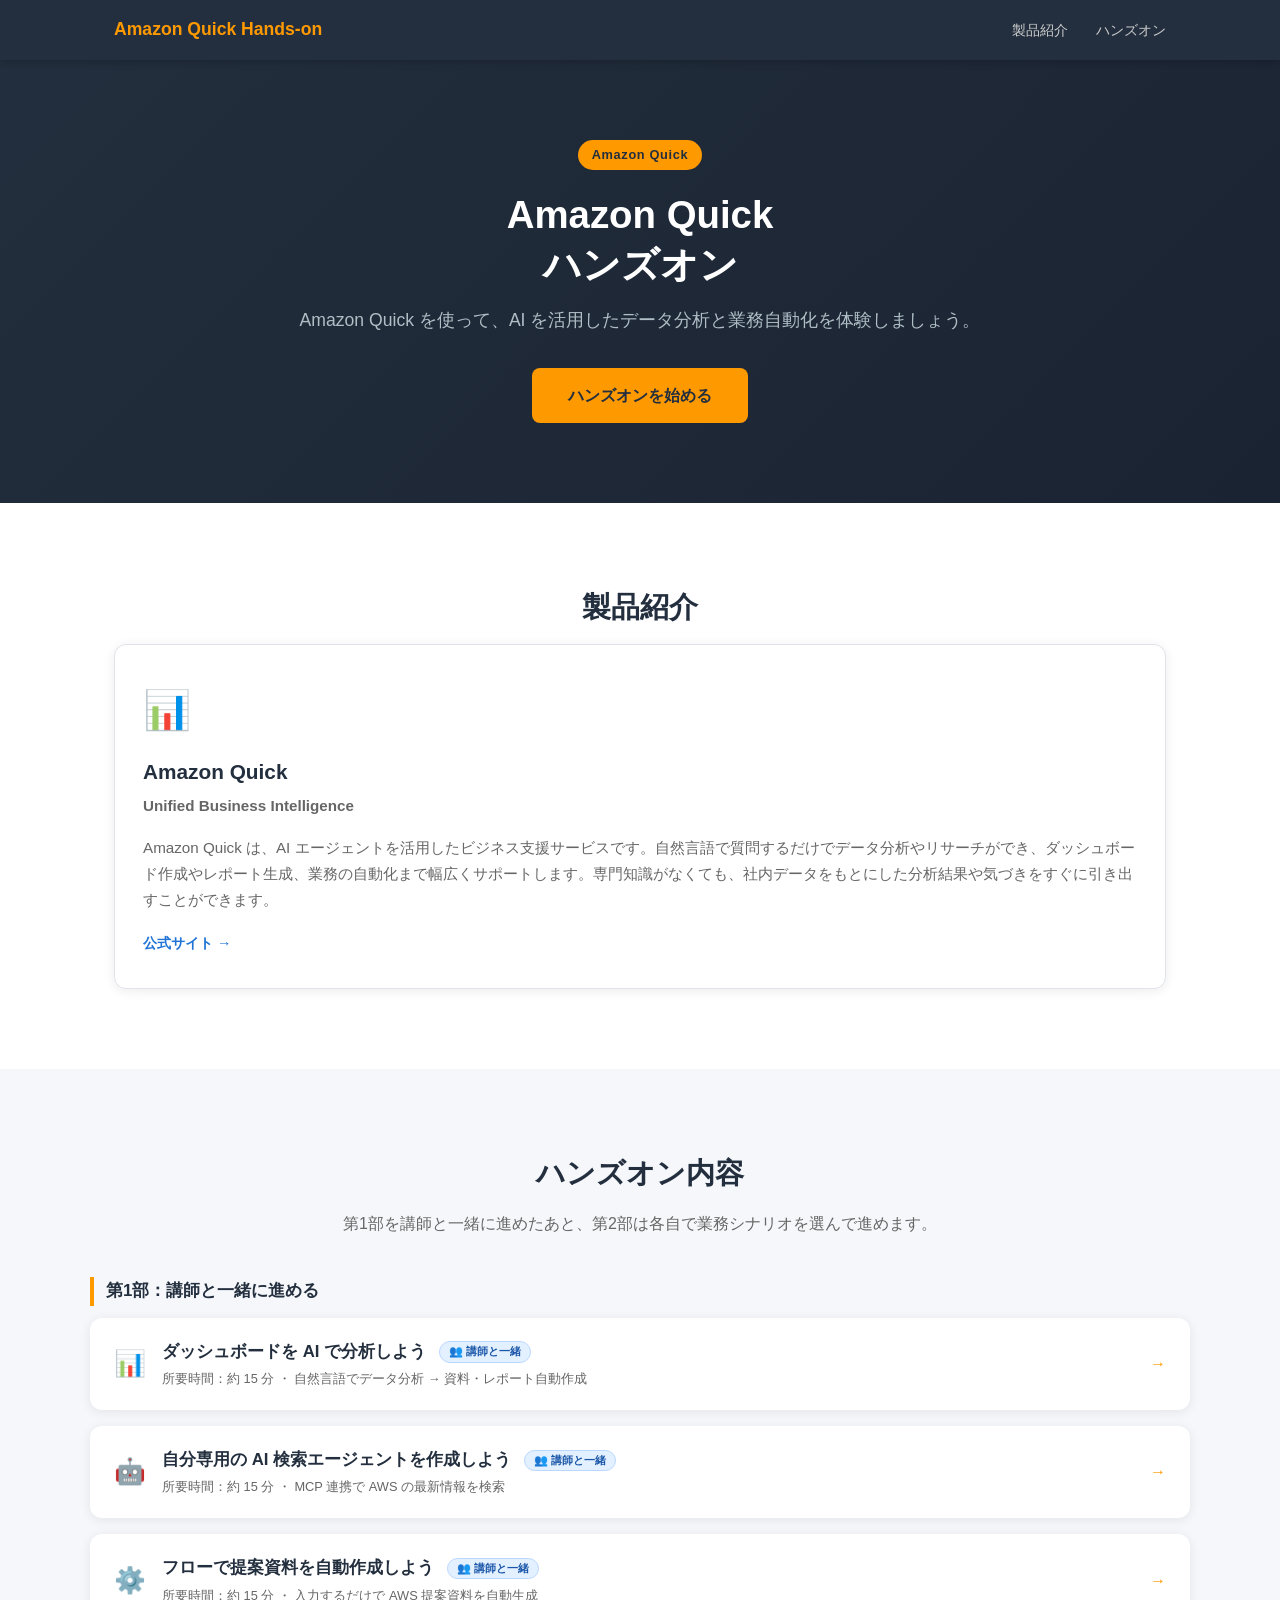
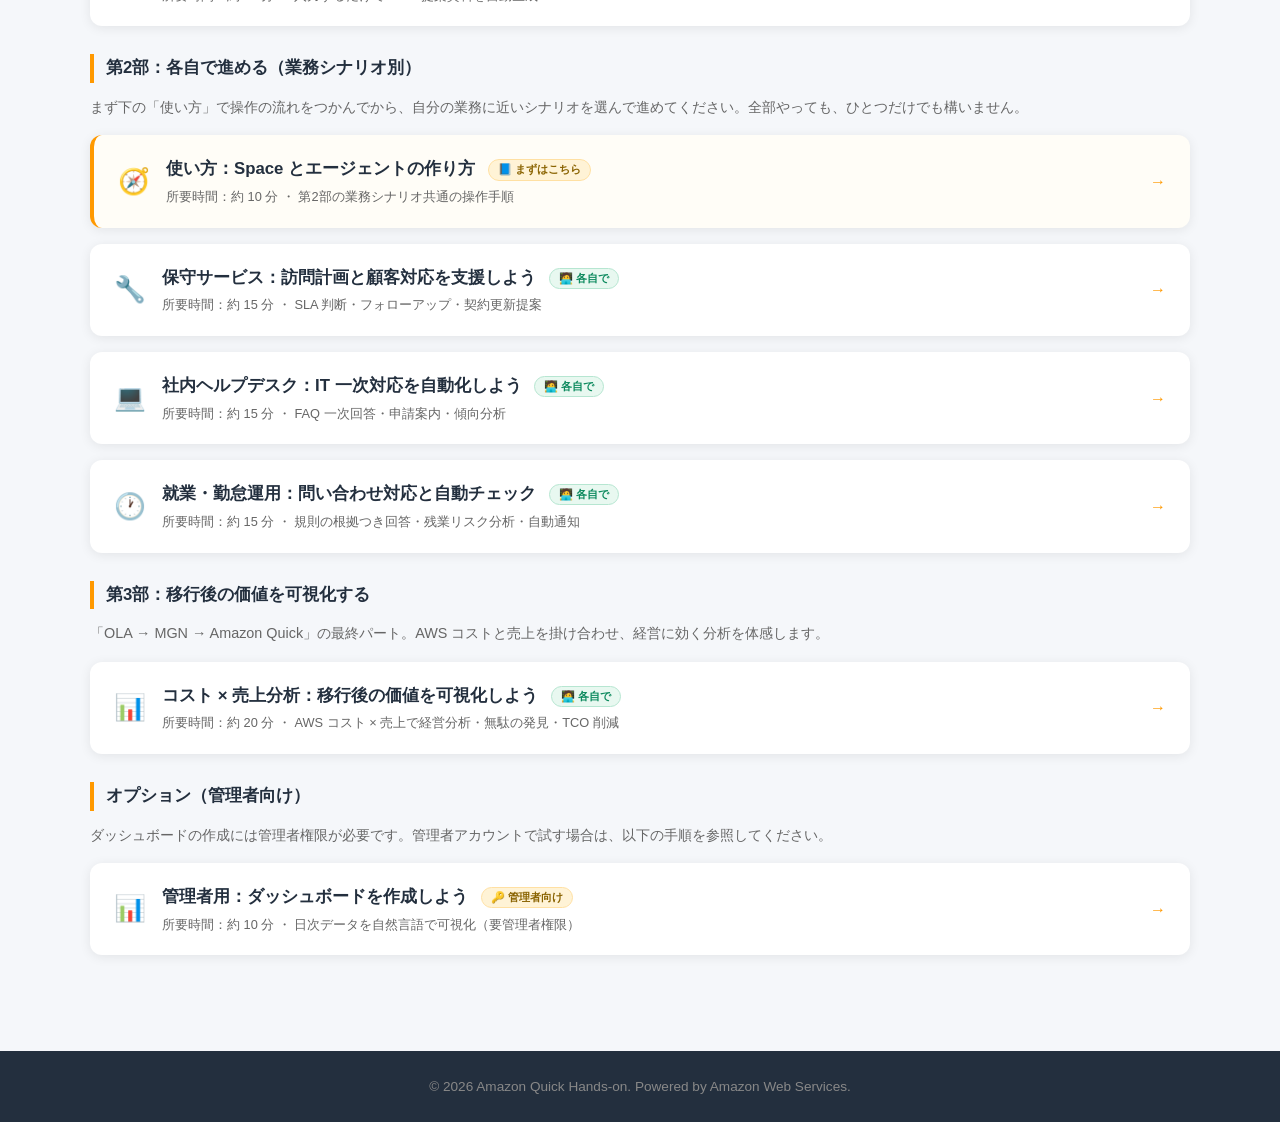
==== commit 3bb1d19d: "第3部(コスト×売上分析)を追加、各ハンズオンの画像差し替え・プロンプト更新 - 第3部ページ quick-cost-analysis-handson.html を新規追加（背景図/エージェント作成/" ====
--- a/index.html
+++ b/index.html
@@ -122,6 +122,32 @@
       <span class="accordion-arrow">→</span>
     </a>
 
+    <!-- 第3部：移行後の価値を可視化する -->
+    <h3 class="handson-group-title">第3部：移行後の価値を可視化する</h3>
+    <p class="group-desc">「OLA → MGN → Amazon Quick」の最終パート。AWS コストと売上を掛け合わせ、経営に効く分析を体感します。</p>
+
+    <a href="quick-cost-analysis-handson.html" class="accordion accordion-link">
+      <span class="accordion-icon">📊</span>
+      <span class="accordion-label">
+        <strong>コスト × 売上分析：移行後の価値を可視化しよう <span class="badge badge-self">🧑‍💻 各自で</span></strong>
+        <small>所要時間：約 20 分 ・ AWS コスト × 売上で経営分析・無駄の発見・TCO 削減</small>
+      </span>
+      <span class="accordion-arrow">→</span>
+    </a>
+
+    <!-- オプション：管理者向け -->
+    <h3 class="handson-group-title">オプション（管理者向け）</h3>
+    <p class="group-desc">ダッシュボードの作成には管理者権限が必要です。管理者アカウントで試す場合は、以下の手順を参照してください。</p>
+
+    <a href="quick-admin-dashboard-handson.html" class="accordion accordion-link">
+      <span class="accordion-icon">📊</span>
+      <span class="accordion-label">
+        <strong>管理者用：ダッシュボードを作成しよう <span class="badge badge-guide">🔑 管理者向け</span></strong>
+        <small>所要時間：約 10 分 ・ 日次データを自然言語で可視化（要管理者権限）</small>
+      </span>
+      <span class="accordion-arrow">→</span>
+    </a>
+
     </div>
 
   </section>
--- a/css/style.css
+++ b/css/style.css
@@ -434,6 +434,51 @@
   white-space: pre-wrap;
 }
 
+/* ===== 折りたたみ式プロンプト ===== */
+.prompt-collapsible .prompt-code {
+  position: relative;
+  max-height: 260px;
+  overflow: hidden;
+  transition: max-height 0.3s ease;
+}
+
+.prompt-collapsible .prompt-code::after {
+  content: "";
+  position: absolute;
+  left: 0;
+  right: 0;
+  bottom: 0;
+  height: 60px;
+  background: linear-gradient(to bottom, rgba(255, 255, 255, 0), #fff);
+  pointer-events: none;
+  transition: opacity 0.3s ease;
+}
+
+.prompt-collapsible.expanded .prompt-code {
+  max-height: none;
+}
+
+.prompt-collapsible.expanded .prompt-code::after {
+  opacity: 0;
+}
+
+.prompt-toggle-btn {
+  display: inline-block;
+  margin-top: 10px;
+  padding: 6px 14px;
+  font-size: 0.85rem;
+  color: var(--aws-blue);
+  background: #fff;
+  border: 1px solid var(--aws-blue);
+  border-radius: 6px;
+  cursor: pointer;
+  transition: background 0.2s ease;
+}
+
+.prompt-toggle-btn:hover {
+  background: #eef4ff;
+}
+
 .output-box ul {
   padding-left: 20px;
   margin-bottom: 0;
@@ -644,6 +689,34 @@
   color: var(--aws-text-light);
   margin-top: 8px;
   font-style: italic;
+}
+
+/* ===== 画像上の「ここをクリック」赤枠オーバーレイ ===== */
+.img-annotate {
+  position: relative;
+  display: inline-block;
+  max-width: 100%;
+  line-height: 0;
+}
+
+.img-annotate img {
+  max-width: 100%;
+  height: auto;
+}
+
+.click-box {
+  position: absolute;
+  border: 3px solid #ff3b30;
+  border-radius: 6px;
+  box-shadow: 0 0 0 3px rgba(255, 59, 48, 0.25);
+  pointer-events: none;
+  box-sizing: border-box;
+  animation: click-box-pulse 1.4s ease-in-out infinite;
+}
+
+@keyframes click-box-pulse {
+  0%, 100% { box-shadow: 0 0 0 3px rgba(255, 59, 48, 0.25); }
+  50%      { box-shadow: 0 0 0 6px rgba(255, 59, 48, 0.10); }
 }
 
 .hero-image {
@@ -1039,3 +1112,88 @@
   font-size: 0.9rem;
   font-weight: 600;
 }
+
+
+/* ===== 背景ストーリー（OLA→MGN→Quick）の3ステップ図 ===== */
+.flow-steps {
+  display: flex;
+  align-items: stretch;
+  justify-content: center;
+  gap: 12px;
+  flex-wrap: wrap;
+  margin: 24px 0;
+}
+
+.flow-step {
+  flex: 1 1 220px;
+  max-width: 300px;
+  background: #fff;
+  border: 1px solid var(--aws-border);
+  border-radius: 12px;
+  padding: 20px;
+  box-shadow: var(--shadow);
+  text-align: left;
+}
+
+.flow-step-active {
+  border: 2px solid var(--aws-blue);
+  background: #f5f9ff;
+}
+
+.flow-step-icon {
+  font-size: 1.8rem;
+  line-height: 1;
+  margin-bottom: 10px;
+}
+
+.flow-step-num {
+  font-weight: 700;
+  margin-bottom: 8px;
+  color: var(--aws-text);
+}
+
+.flow-step p {
+  font-size: 0.86rem;
+  color: var(--aws-text-light);
+  margin: 0;
+  line-height: 1.6;
+}
+
+.flow-step-arrow {
+  display: flex;
+  align-items: center;
+  font-size: 1.6rem;
+  color: var(--aws-orange);
+  font-weight: 700;
+}
+
+@media (max-width: 720px) {
+  .flow-step-arrow {
+    transform: rotate(90deg);
+    justify-content: center;
+  }
+}
+
+
+/* 背景図：座学で触れた OLA/MGN は控えめに、Quick を主役に */
+.flow-step-muted {
+  background: #f7f8fa;
+  border-style: dashed;
+  box-shadow: none;
+  opacity: 0.85;
+}
+
+.flow-step-muted .flow-step-icon {
+  filter: grayscale(0.4);
+}
+
+.flow-step-tag {
+  display: inline-block;
+  margin-top: 6px;
+  font-size: 0.72rem;
+  font-weight: 700;
+  color: var(--aws-text-light);
+  background: #e9edf2;
+  border-radius: 999px;
+  padding: 2px 10px;
+}
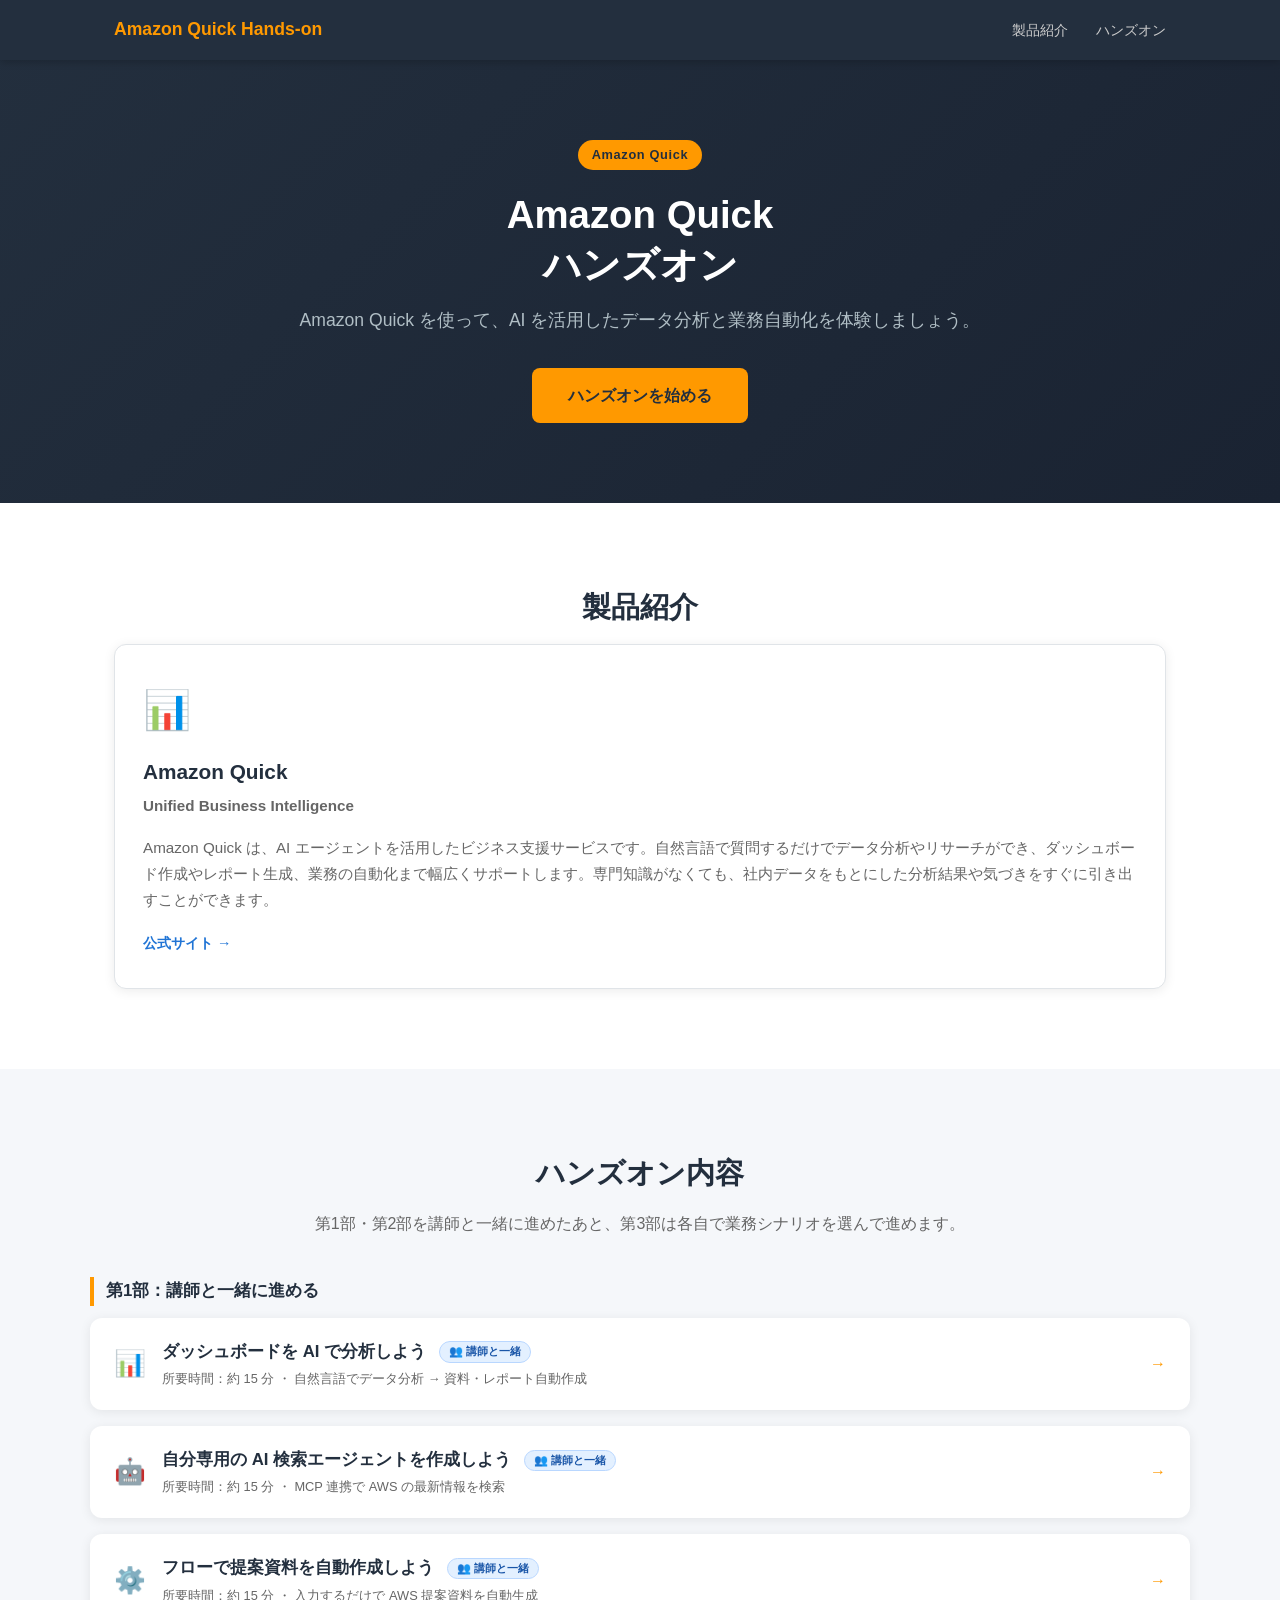
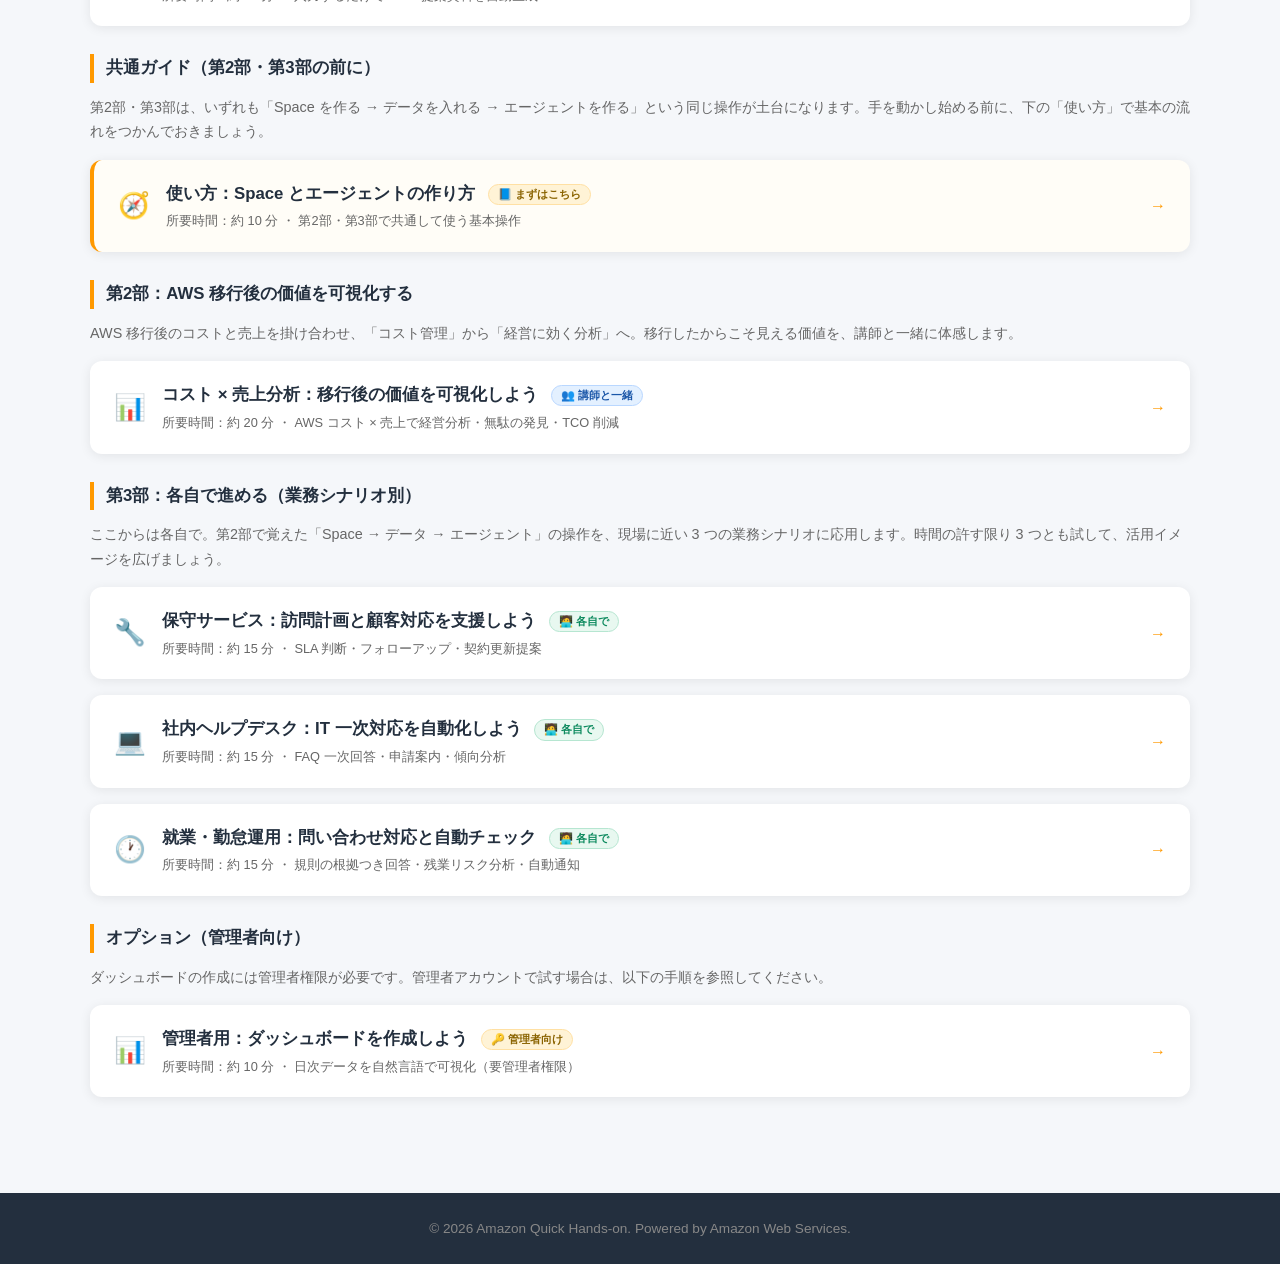
==== commit 8662b0a9: "ハンズオン構成を再編：コスト分析を第2部(講師と一緒)、業務シナリオを第3部に - トップページの並びを 第1部→共通ガイド(使い方)→第2部(コスト×売上分析/講師と一緒)→第3部(業務シナリオ/各" ====
--- a/index.html
+++ b/index.html
@@ -48,7 +48,7 @@
   <!-- ハンズオン内容 -->
   <section id="handson" class="section section-alt">
     <h2 class="section-title">ハンズオン内容</h2>
-    <p class="section-desc">第1部を講師と一緒に進めたあと、第2部は各自で業務シナリオを選んで進めます。</p>
+    <p class="section-desc">第1部・第2部を講師と一緒に進めたあと、第3部は各自で業務シナリオを選んで進めます。</p>
 
     <div class="handson-list">
 
@@ -82,18 +82,35 @@
       <span class="accordion-arrow">→</span>
     </a>
 
-    <!-- 第2部：各自で進める（業務シナリオ別） -->
-    <h3 class="handson-group-title">第2部：各自で進める（業務シナリオ別）</h3>
-    <p class="group-desc">まず下の「使い方」で操作の流れをつかんでから、自分の業務に近いシナリオを選んで進めてください。全部やっても、ひとつだけでも構いません。</p>
+    <!-- 共通ガイド：第2部・第3部の前に -->
+    <h3 class="handson-group-title">共通ガイド（第2部・第3部の前に）</h3>
+    <p class="group-desc">第2部・第3部は、いずれも「Space を作る → データを入れる → エージェントを作る」という同じ操作が土台になります。手を動かし始める前に、下の「使い方」で基本の流れをつかんでおきましょう。</p>
 
     <a href="quick-usage.html" class="accordion accordion-link accordion-link-guide">
       <span class="accordion-icon">🧭</span>
       <span class="accordion-label">
         <strong>使い方：Space とエージェントの作り方 <span class="badge badge-guide">📘 まずはこちら</span></strong>
-        <small>所要時間：約 10 分 ・ 第2部の業務シナリオ共通の操作手順</small>
+        <small>所要時間：約 10 分 ・ 第2部・第3部で共通して使う基本操作</small>
       </span>
       <span class="accordion-arrow">→</span>
     </a>
+
+    <!-- 第2部：移行後の価値を可視化する（講師と一緒） -->
+    <h3 class="handson-group-title">第2部：AWS 移行後の価値を可視化する</h3>
+    <p class="group-desc">AWS 移行後のコストと売上を掛け合わせ、「コスト管理」から「経営に効く分析」へ。移行したからこそ見える価値を、講師と一緒に体感します。</p>
+
+    <a href="quick-cost-analysis-handson.html" class="accordion accordion-link">
+      <span class="accordion-icon">📊</span>
+      <span class="accordion-label">
+        <strong>コスト × 売上分析：移行後の価値を可視化しよう <span class="badge badge-live">👥 講師と一緒</span></strong>
+        <small>所要時間：約 20 分 ・ AWS コスト × 売上で経営分析・無駄の発見・TCO 削減</small>
+      </span>
+      <span class="accordion-arrow">→</span>
+    </a>
+
+    <!-- 第3部：各自で進める（業務シナリオ別） -->
+    <h3 class="handson-group-title">第3部：各自で進める（業務シナリオ別）</h3>
+    <p class="group-desc">ここからは各自で。第2部で覚えた「Space → データ → エージェント」の操作を、現場に近い 3 つの業務シナリオに応用します。時間の許す限り 3 つとも試して、活用イメージを広げましょう。</p>
 
     <a href="quick-maintenance-handson.html" class="accordion accordion-link">
       <span class="accordion-icon">🔧</span>
@@ -118,19 +135,6 @@
       <span class="accordion-label">
         <strong>就業・勤怠運用：問い合わせ対応と自動チェック <span class="badge badge-self">🧑‍💻 各自で</span></strong>
         <small>所要時間：約 15 分 ・ 規則の根拠つき回答・残業リスク分析・自動通知</small>
-      </span>
-      <span class="accordion-arrow">→</span>
-    </a>
-
-    <!-- 第3部：移行後の価値を可視化する -->
-    <h3 class="handson-group-title">第3部：移行後の価値を可視化する</h3>
-    <p class="group-desc">「OLA → MGN → Amazon Quick」の最終パート。AWS コストと売上を掛け合わせ、経営に効く分析を体感します。</p>
-
-    <a href="quick-cost-analysis-handson.html" class="accordion accordion-link">
-      <span class="accordion-icon">📊</span>
-      <span class="accordion-label">
-        <strong>コスト × 売上分析：移行後の価値を可視化しよう <span class="badge badge-self">🧑‍💻 各自で</span></strong>
-        <small>所要時間：約 20 分 ・ AWS コスト × 売上で経営分析・無駄の発見・TCO 削減</small>
       </span>
       <span class="accordion-arrow">→</span>
     </a>
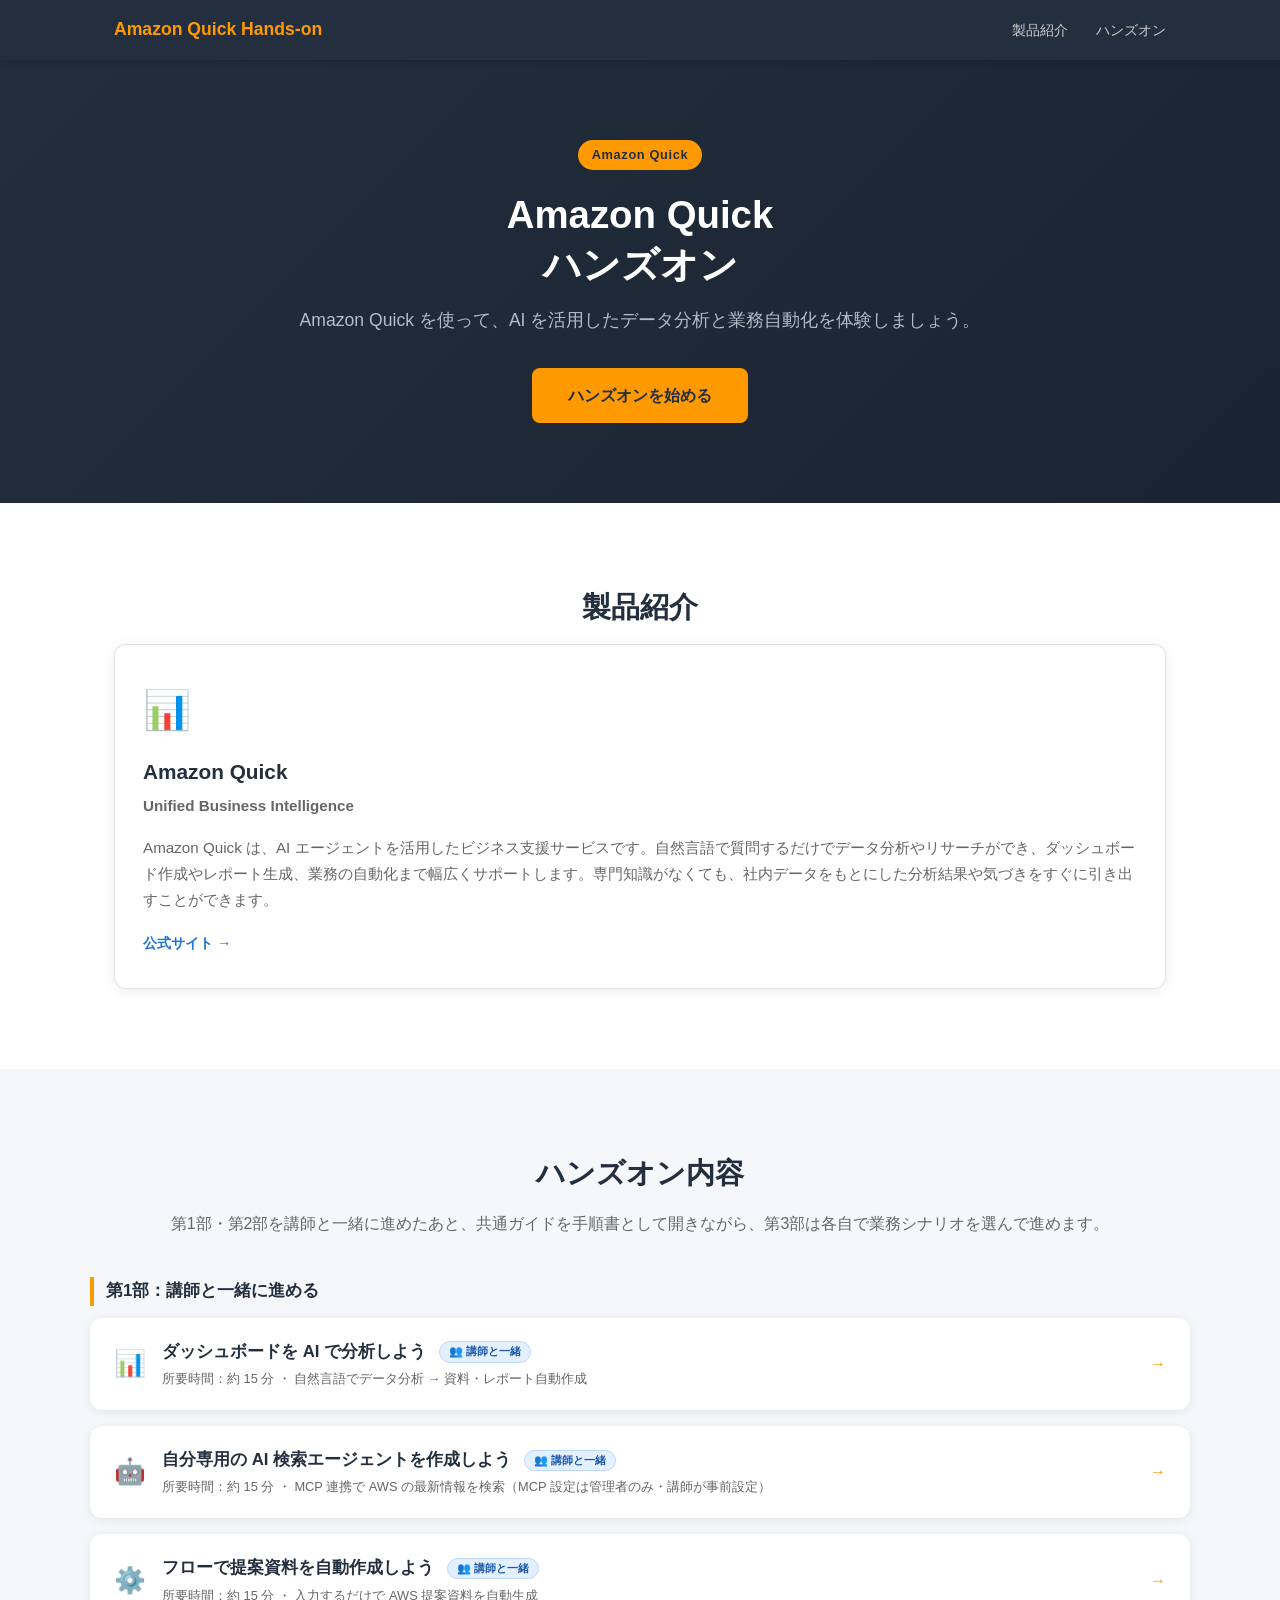
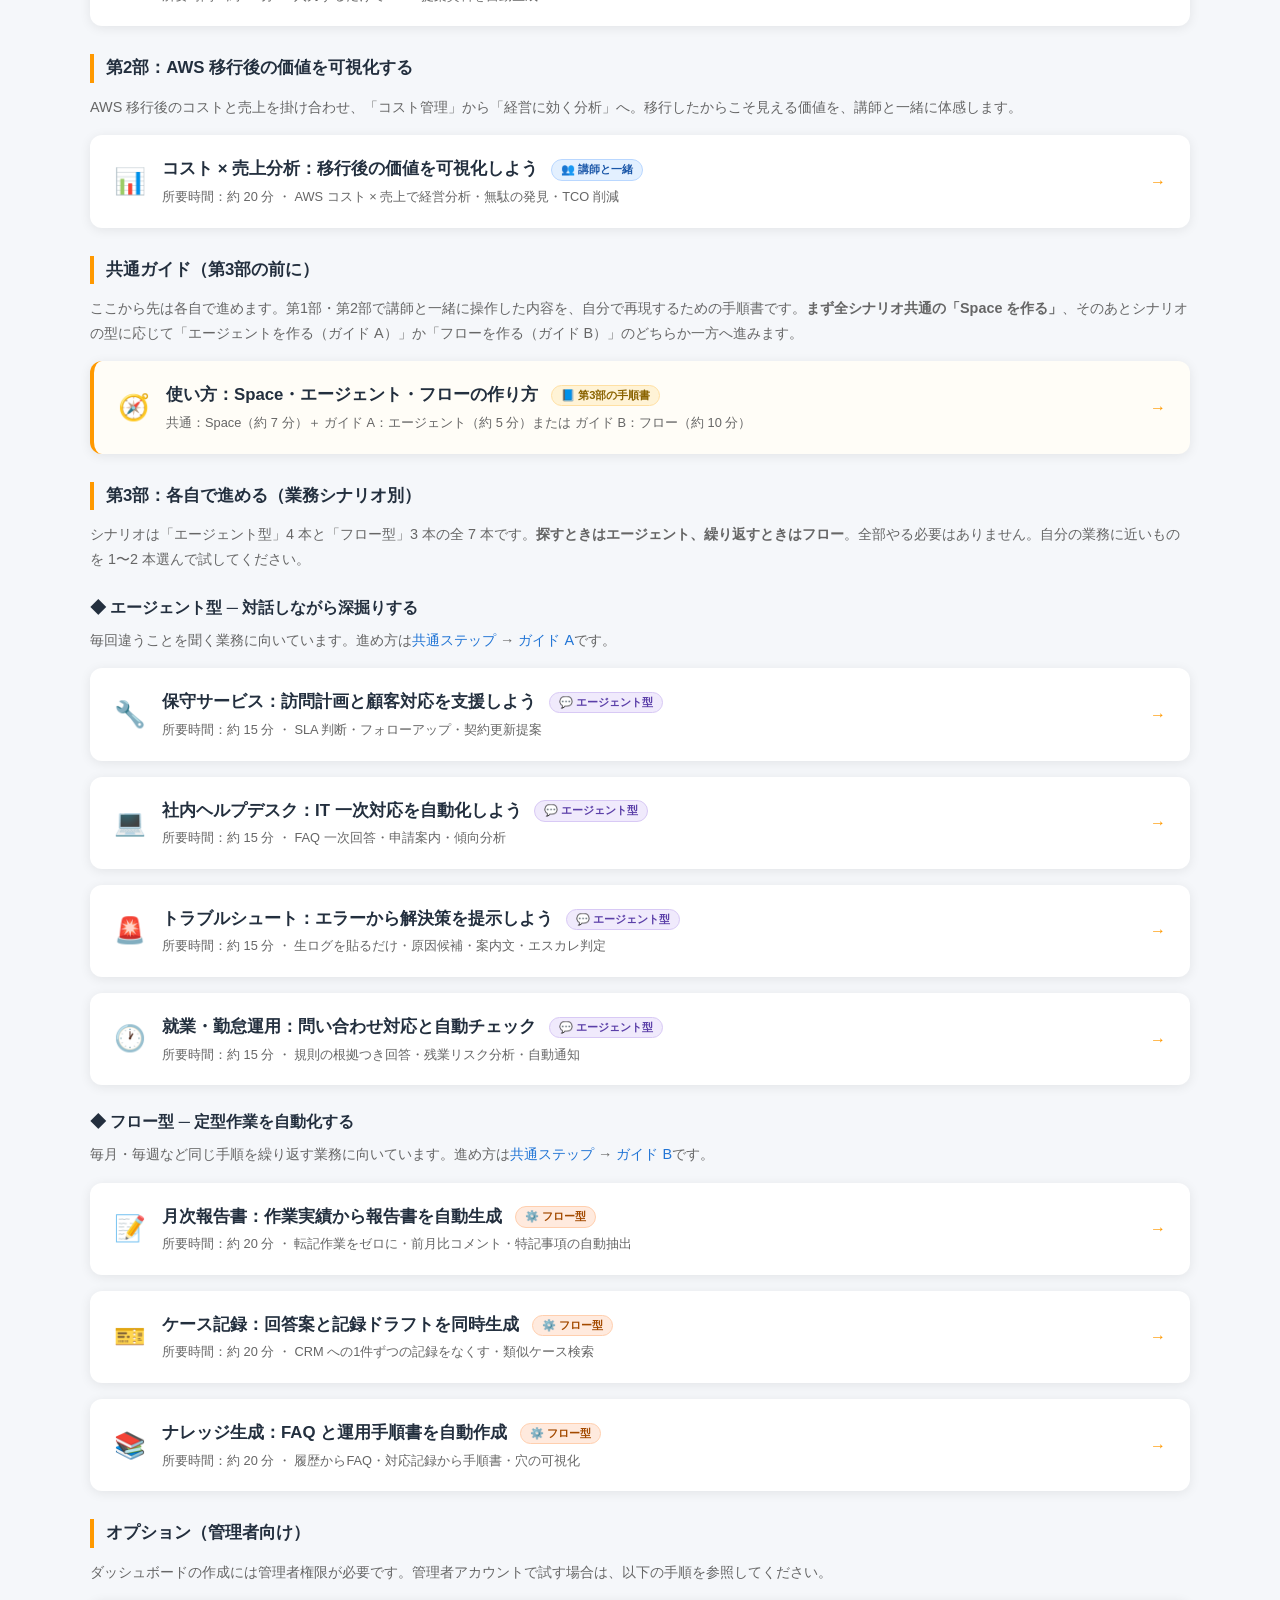
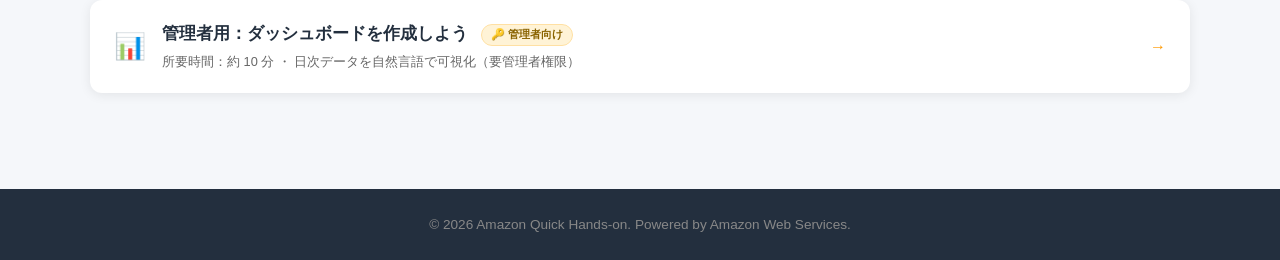
==== commit 6350a321: "業務シナリオを3本追加し、共通ガイドを3部構成に再編 シナリオ追加（第3部が7本に） - 月次報告書（フロー型）：作業実績から報告書を自動生成。転記作業をゼロに - トラブルシュート（エージェント型）" ====
--- a/index.html
+++ b/index.html
@@ -1,178 +1,235 @@
-<!DOCTYPE html>
-<html lang="ja">
-<head>
-  <meta charset="UTF-8">
-  <meta name="viewport" content="width=device-width, initial-scale=1.0">
-  <title>Amazon Quick ハンズオン</title>
-  <link rel="stylesheet" href="css/style.css">
-</head>
-<body>
-
-  <!-- ナビゲーション -->
-  <nav class="navbar">
-    <div class="nav-inner">
-      <span class="nav-logo">Amazon Quick Hands-on</span>
-      <ul class="nav-links">
-        <li><a href="#products">製品紹介</a></li>
-        <li><a href="#handson">ハンズオン</a></li>
-      </ul>
-    </div>
-  </nav>
-
-  <!-- ヒーロー -->
-  <header class="hero">
-    <div class="hero-inner">
-      <p class="hero-tag">Amazon Quick</p>
-      <h1>Amazon Quick<br>ハンズオン</h1>
-      <p class="hero-desc">Amazon Quick を使って、AI を活用したデータ分析と業務自動化を体験しましょう。</p>
-      <a href="#handson" class="btn-primary">ハンズオンを始める</a>
-    </div>
-  </header>
-
-  <!-- 製品紹介 -->
-  <section id="products" class="section">
-    <h2 class="section-title">製品紹介</h2>
-    <div class="cards">
-
-      <div class="card">
-        <div class="card-icon">📊</div>
-        <h3>Amazon Quick</h3>
-        <p class="card-subtitle">Unified Business Intelligence</p>
-        <p>Amazon Quick は、AI エージェントを活用したビジネス支援サービスです。自然言語で質問するだけでデータ分析やリサーチができ、ダッシュボード作成やレポート生成、業務の自動化まで幅広くサポートします。専門知識がなくても、社内データをもとにした分析結果や気づきをすぐに引き出すことができます。</p>
-        <a href="https://aws.amazon.com/jp/quick/" target="_blank" class="card-link">公式サイト →</a>
-      </div>
-
-    </div>
-  </section>
-
-  <!-- ハンズオン内容 -->
-  <section id="handson" class="section section-alt">
-    <h2 class="section-title">ハンズオン内容</h2>
-    <p class="section-desc">第1部・第2部を講師と一緒に進めたあと、第3部は各自で業務シナリオを選んで進めます。</p>
-
-    <div class="handson-list">
-
-    <!-- 第1部：講師と一緒に進める -->
-    <h3 class="handson-group-title">第1部：講師と一緒に進める</h3>
-
-    <a href="quick-dashboard-handson.html" class="accordion accordion-link">
-      <span class="accordion-icon">📊</span>
-      <span class="accordion-label">
-        <strong>ダッシュボードを AI で分析しよう <span class="badge badge-live">👥 講師と一緒</span></strong>
-        <small>所要時間：約 15 分 ・ 自然言語でデータ分析 → 資料・レポート自動作成</small>
-      </span>
-      <span class="accordion-arrow">→</span>
-    </a>
-
-    <a href="quick-agent-handson.html" class="accordion accordion-link">
-      <span class="accordion-icon">🤖</span>
-      <span class="accordion-label">
-        <strong>自分専用の AI 検索エージェントを作成しよう <span class="badge badge-live">👥 講師と一緒</span></strong>
-        <small>所要時間：約 15 分 ・ MCP 連携で AWS の最新情報を検索</small>
-      </span>
-      <span class="accordion-arrow">→</span>
-    </a>
-
-    <a href="quick-flow-handson.html" class="accordion accordion-link">
-      <span class="accordion-icon">⚙️</span>
-      <span class="accordion-label">
-        <strong>フローで提案資料を自動作成しよう <span class="badge badge-live">👥 講師と一緒</span></strong>
-        <small>所要時間：約 15 分 ・ 入力するだけで AWS 提案資料を自動生成</small>
-      </span>
-      <span class="accordion-arrow">→</span>
-    </a>
-
-    <!-- 共通ガイド：第2部・第3部の前に -->
-    <h3 class="handson-group-title">共通ガイド（第2部・第3部の前に）</h3>
-    <p class="group-desc">第2部・第3部は、いずれも「Space を作る → データを入れる → エージェントを作る」という同じ操作が土台になります。手を動かし始める前に、下の「使い方」で基本の流れをつかんでおきましょう。</p>
-
-    <a href="quick-usage.html" class="accordion accordion-link accordion-link-guide">
-      <span class="accordion-icon">🧭</span>
-      <span class="accordion-label">
-        <strong>使い方：Space とエージェントの作り方 <span class="badge badge-guide">📘 まずはこちら</span></strong>
-        <small>所要時間：約 10 分 ・ 第2部・第3部で共通して使う基本操作</small>
-      </span>
-      <span class="accordion-arrow">→</span>
-    </a>
-
-    <!-- 第2部：移行後の価値を可視化する（講師と一緒） -->
-    <h3 class="handson-group-title">第2部：AWS 移行後の価値を可視化する</h3>
-    <p class="group-desc">AWS 移行後のコストと売上を掛け合わせ、「コスト管理」から「経営に効く分析」へ。移行したからこそ見える価値を、講師と一緒に体感します。</p>
-
-    <a href="quick-cost-analysis-handson.html" class="accordion accordion-link">
-      <span class="accordion-icon">📊</span>
-      <span class="accordion-label">
-        <strong>コスト × 売上分析：移行後の価値を可視化しよう <span class="badge badge-live">👥 講師と一緒</span></strong>
-        <small>所要時間：約 20 分 ・ AWS コスト × 売上で経営分析・無駄の発見・TCO 削減</small>
-      </span>
-      <span class="accordion-arrow">→</span>
-    </a>
-
-    <!-- 第3部：各自で進める（業務シナリオ別） -->
-    <h3 class="handson-group-title">第3部：各自で進める（業務シナリオ別）</h3>
-    <p class="group-desc">ここからは各自で。第2部で覚えた「Space → データ → エージェント」の操作を、現場に近い 3 つの業務シナリオに応用します。時間の許す限り 3 つとも試して、活用イメージを広げましょう。</p>
-
-    <a href="quick-maintenance-handson.html" class="accordion accordion-link">
-      <span class="accordion-icon">🔧</span>
-      <span class="accordion-label">
-        <strong>保守サービス：訪問計画と顧客対応を支援しよう <span class="badge badge-self">🧑‍💻 各自で</span></strong>
-        <small>所要時間：約 15 分 ・ SLA 判断・フォローアップ・契約更新提案</small>
-      </span>
-      <span class="accordion-arrow">→</span>
-    </a>
-
-    <a href="quick-helpdesk-handson.html" class="accordion accordion-link">
-      <span class="accordion-icon">💻</span>
-      <span class="accordion-label">
-        <strong>社内ヘルプデスク：IT 一次対応を自動化しよう <span class="badge badge-self">🧑‍💻 各自で</span></strong>
-        <small>所要時間：約 15 分 ・ FAQ 一次回答・申請案内・傾向分析</small>
-      </span>
-      <span class="accordion-arrow">→</span>
-    </a>
-
-    <a href="quick-attendance-handson.html" class="accordion accordion-link">
-      <span class="accordion-icon">🕐</span>
-      <span class="accordion-label">
-        <strong>就業・勤怠運用：問い合わせ対応と自動チェック <span class="badge badge-self">🧑‍💻 各自で</span></strong>
-        <small>所要時間：約 15 分 ・ 規則の根拠つき回答・残業リスク分析・自動通知</small>
-      </span>
-      <span class="accordion-arrow">→</span>
-    </a>
-
-    <!-- オプション：管理者向け -->
-    <h3 class="handson-group-title">オプション（管理者向け）</h3>
-    <p class="group-desc">ダッシュボードの作成には管理者権限が必要です。管理者アカウントで試す場合は、以下の手順を参照してください。</p>
-
-    <a href="quick-admin-dashboard-handson.html" class="accordion accordion-link">
-      <span class="accordion-icon">📊</span>
-      <span class="accordion-label">
-        <strong>管理者用：ダッシュボードを作成しよう <span class="badge badge-guide">🔑 管理者向け</span></strong>
-        <small>所要時間：約 10 分 ・ 日次データを自然言語で可視化（要管理者権限）</small>
-      </span>
-      <span class="accordion-arrow">→</span>
-    </a>
-
-    </div>
-
-  </section>
-
-  <!-- フッター -->
-  <footer class="footer">
-    <p>&copy; 2026 Amazon Quick Hands-on. Powered by Amazon Web Services.</p>
-  </footer>
-
-  <script>
-    // ===== スムーススクロール =====
-    document.querySelectorAll('a[href^="#"]').forEach(a => {
-      a.addEventListener('click', e => {
-        const href = a.getAttribute('href');
-        if (!href.startsWith('#')) return;
-        e.preventDefault();
-        const target = document.querySelector(href);
-        if (target) target.scrollIntoView({ behavior: 'smooth', block: 'start' });
-      });
-    });
-  </script>
-
-</body>
-</html>
+<!DOCTYPE html>
+<html lang="ja">
+<head>
+  <meta charset="UTF-8">
+  <meta name="viewport" content="width=device-width, initial-scale=1.0">
+  <title>Amazon Quick ハンズオン</title>
+  <link rel="stylesheet" href="css/style.css">
+</head>
+<body>
+
+  <!-- ナビゲーション -->
+  <nav class="navbar">
+    <div class="nav-inner">
+      <span class="nav-logo">Amazon Quick Hands-on</span>
+      <ul class="nav-links">
+        <li><a href="#products">製品紹介</a></li>
+        <li><a href="#handson">ハンズオン</a></li>
+      </ul>
+    </div>
+  </nav>
+
+  <!-- ヒーロー -->
+  <header class="hero">
+    <div class="hero-inner">
+      <p class="hero-tag">Amazon Quick</p>
+      <h1>Amazon Quick<br>ハンズオン</h1>
+      <p class="hero-desc">Amazon Quick を使って、AI を活用したデータ分析と業務自動化を体験しましょう。</p>
+      <a href="#handson" class="btn-primary">ハンズオンを始める</a>
+    </div>
+  </header>
+
+  <!-- 製品紹介 -->
+  <section id="products" class="section">
+    <h2 class="section-title">製品紹介</h2>
+    <div class="cards">
+
+      <div class="card">
+        <div class="card-icon">📊</div>
+        <h3>Amazon Quick</h3>
+        <p class="card-subtitle">Unified Business Intelligence</p>
+        <p>Amazon Quick は、AI エージェントを活用したビジネス支援サービスです。自然言語で質問するだけでデータ分析やリサーチができ、ダッシュボード作成やレポート生成、業務の自動化まで幅広くサポートします。専門知識がなくても、社内データをもとにした分析結果や気づきをすぐに引き出すことができます。</p>
+        <a href="https://aws.amazon.com/jp/quick/" target="_blank" class="card-link">公式サイト →</a>
+      </div>
+
+    </div>
+  </section>
+
+  <!-- ハンズオン内容 -->
+  <section id="handson" class="section section-alt">
+    <h2 class="section-title">ハンズオン内容</h2>
+    <p class="section-desc">第1部・第2部を講師と一緒に進めたあと、共通ガイドを手順書として開きながら、第3部は各自で業務シナリオを選んで進めます。</p>
+
+    <div class="handson-list">
+
+    <!-- 第1部：講師と一緒に進める -->
+    <h3 class="handson-group-title">第1部：講師と一緒に進める</h3>
+
+    <a href="quick-dashboard-handson.html" class="accordion accordion-link">
+      <span class="accordion-icon">📊</span>
+      <span class="accordion-label">
+        <strong>ダッシュボードを AI で分析しよう <span class="badge badge-live">👥 講師と一緒</span></strong>
+        <small>所要時間：約 15 分 ・ 自然言語でデータ分析 → 資料・レポート自動作成</small>
+      </span>
+      <span class="accordion-arrow">→</span>
+    </a>
+
+    <a href="quick-agent-handson.html" class="accordion accordion-link">
+      <span class="accordion-icon">🤖</span>
+      <span class="accordion-label">
+        <strong>自分専用の AI 検索エージェントを作成しよう <span class="badge badge-live">👥 講師と一緒</span></strong>
+        <small>所要時間：約 15 分 ・ MCP 連携で AWS の最新情報を検索（MCP 設定は管理者のみ・講師が事前設定）</small>
+      </span>
+      <span class="accordion-arrow">→</span>
+    </a>
+
+    <a href="quick-flow-handson.html" class="accordion accordion-link">
+      <span class="accordion-icon">⚙️</span>
+      <span class="accordion-label">
+        <strong>フローで提案資料を自動作成しよう <span class="badge badge-live">👥 講師と一緒</span></strong>
+        <small>所要時間：約 15 分 ・ 入力するだけで AWS 提案資料を自動生成</small>
+      </span>
+      <span class="accordion-arrow">→</span>
+    </a>
+
+    <!-- 第2部：移行後の価値を可視化する（講師と一緒） -->
+    <h3 class="handson-group-title">第2部：AWS 移行後の価値を可視化する</h3>
+    <p class="group-desc">AWS 移行後のコストと売上を掛け合わせ、「コスト管理」から「経営に効く分析」へ。移行したからこそ見える価値を、講師と一緒に体感します。</p>
+
+    <a href="quick-cost-analysis-handson.html" class="accordion accordion-link">
+      <span class="accordion-icon">📊</span>
+      <span class="accordion-label">
+        <strong>コスト × 売上分析：移行後の価値を可視化しよう <span class="badge badge-live">👥 講師と一緒</span></strong>
+        <small>所要時間：約 20 分 ・ AWS コスト × 売上で経営分析・無駄の発見・TCO 削減</small>
+      </span>
+      <span class="accordion-arrow">→</span>
+    </a>
+
+    <!-- 共通ガイド：第3部の前に -->
+    <h3 class="handson-group-title">共通ガイド（第3部の前に）</h3>
+    <p class="group-desc">ここから先は各自で進めます。第1部・第2部で講師と一緒に操作した内容を、自分で再現するための手順書です。<strong>まず全シナリオ共通の「Space を作る」</strong>、そのあとシナリオの型に応じて「エージェントを作る（ガイド A）」か「フローを作る（ガイド B）」のどちらか一方へ進みます。</p>
+
+    <a href="quick-usage.html" class="accordion accordion-link accordion-link-guide">
+      <span class="accordion-icon">🧭</span>
+      <span class="accordion-label">
+        <strong>使い方：Space・エージェント・フローの作り方 <span class="badge badge-guide">📘 第3部の手順書</span></strong>
+        <small>共通：Space（約 7 分）＋ ガイド A：エージェント（約 5 分）または ガイド B：フロー（約 10 分）</small>
+      </span>
+      <span class="accordion-arrow">→</span>
+    </a>
+
+    <!-- 第3部：各自で進める（業務シナリオ別） -->
+    <h3 class="handson-group-title">第3部：各自で進める（業務シナリオ別）</h3>
+    <p class="group-desc">シナリオは「エージェント型」4 本と「フロー型」3 本の全 7 本です。<strong>探すときはエージェント、繰り返すときはフロー</strong>。全部やる必要はありません。自分の業務に近いものを 1〜2 本選んで試してください。</p>
+
+    <h4 class="handson-subgroup-title" id="agent-scenarios">◆ エージェント型 ─ 対話しながら深掘りする</h4>
+    <p class="group-desc">毎回違うことを聞く業務に向いています。進め方は<a href="quick-usage.html#common">共通ステップ</a> → <a href="quick-usage.html#guide-a">ガイド A</a>です。</p>
+
+    <a href="quick-maintenance-handson.html" class="accordion accordion-link">
+      <span class="accordion-icon">🔧</span>
+      <span class="accordion-label">
+        <strong>保守サービス：訪問計画と顧客対応を支援しよう <span class="badge badge-agent">💬 エージェント型</span></strong>
+        <small>所要時間：約 15 分 ・ SLA 判断・フォローアップ・契約更新提案</small>
+      </span>
+      <span class="accordion-arrow">→</span>
+    </a>
+
+    <a href="quick-helpdesk-handson.html" class="accordion accordion-link">
+      <span class="accordion-icon">💻</span>
+      <span class="accordion-label">
+        <strong>社内ヘルプデスク：IT 一次対応を自動化しよう <span class="badge badge-agent">💬 エージェント型</span></strong>
+        <small>所要時間：約 15 分 ・ FAQ 一次回答・申請案内・傾向分析</small>
+      </span>
+      <span class="accordion-arrow">→</span>
+    </a>
+
+    <a href="quick-troubleshoot-handson.html" class="accordion accordion-link">
+      <span class="accordion-icon">🚨</span>
+      <span class="accordion-label">
+        <strong>トラブルシュート：エラーから解決策を提示しよう <span class="badge badge badge-agent">💬 エージェント型</span></strong>
+        <small>所要時間：約 15 分 ・ 生ログを貼るだけ・原因候補・案内文・エスカレ判定</small>
+      </span>
+      <span class="accordion-arrow">→</span>
+    </a>
+
+    <a href="quick-attendance-handson.html" class="accordion accordion-link">
+      <span class="accordion-icon">🕐</span>
+      <span class="accordion-label">
+        <strong>就業・勤怠運用：問い合わせ対応と自動チェック <span class="badge badge-agent">💬 エージェント型</span></strong>
+        <small>所要時間：約 15 分 ・ 規則の根拠つき回答・残業リスク分析・自動通知</small>
+      </span>
+      <span class="accordion-arrow">→</span>
+    </a>
+
+    <h4 class="handson-subgroup-title" id="flow-scenarios">◆ フロー型 ─ 定型作業を自動化する</h4>
+    <p class="group-desc">毎月・毎週など同じ手順を繰り返す業務に向いています。進め方は<a href="quick-usage.html#common">共通ステップ</a> → <a href="quick-usage.html#guide-b">ガイド B</a>です。</p>
+
+    <a href="quick-monthly-report-handson.html" class="accordion accordion-link">
+      <span class="accordion-icon">📝</span>
+      <span class="accordion-label">
+        <strong>月次報告書：作業実績から報告書を自動生成 <span class="badge badge-flow">⚙️ フロー型</span></strong>
+        <small>所要時間：約 20 分 ・ 転記作業をゼロに・前月比コメント・特記事項の自動抽出</small>
+      </span>
+      <span class="accordion-arrow">→</span>
+    </a>
+
+    <a href="quick-case-record-handson.html" class="accordion accordion-link">
+      <span class="accordion-icon">🎫</span>
+      <span class="accordion-label">
+        <strong>ケース記録：回答案と記録ドラフトを同時生成 <span class="badge badge badge-flow">⚙️ フロー型</span></strong>
+        <small>所要時間：約 20 分 ・ CRM への1件ずつの記録をなくす・類似ケース検索</small>
+      </span>
+      <span class="accordion-arrow">→</span>
+    </a>
+
+    <a href="quick-knowledge-gen-handson.html" class="accordion accordion-link">
+      <span class="accordion-icon">📚</span>
+      <span class="accordion-label">
+        <strong>ナレッジ生成：FAQ と運用手順書を自動作成 <span class="badge badge badge-flow">⚙️ フロー型</span></strong>
+        <small>所要時間：約 20 分 ・ 履歴からFAQ・対応記録から手順書・穴の可視化</small>
+      </span>
+      <span class="accordion-arrow">→</span>
+    </a>
+
+    <!-- オプション：管理者向け -->
+    <h3 class="handson-group-title">オプション（管理者向け）</h3>
+    <p class="group-desc">ダッシュボードの作成には管理者権限が必要です。管理者アカウントで試す場合は、以下の手順を参照してください。</p>
+
+    <a href="quick-admin-dashboard-handson.html" class="accordion accordion-link">
+      <span class="accordion-icon">📊</span>
+      <span class="accordion-label">
+        <strong>管理者用：ダッシュボードを作成しよう <span class="badge badge-guide">🔑 管理者向け</span></strong>
+        <small>所要時間：約 10 分 ・ 日次データを自然言語で可視化（要管理者権限）</small>
+      </span>
+      <span class="accordion-arrow">→</span>
+    </a>
+
+    </div>
+
+  </section>
+
+  <!-- フッター -->
+  <footer class="footer">
+    <p>&copy; 2026 Amazon Quick Hands-on. Powered by Amazon Web Services.</p>
+  </footer>
+
+  <script>
+    // ===== スムーススクロール =====
+    document.querySelectorAll('a[href^="#"]').forEach(a => {
+      a.addEventListener('click', e => {
+        const href = a.getAttribute('href');
+        if (!href.startsWith('#') || href === '#') return;
+        const target = document.querySelector(href);
+        if (!target) return;
+        e.preventDefault();
+        target.scrollIntoView({ behavior: 'smooth', block: 'start' });
+        history.replaceState(null, '', href);
+      });
+    });
+
+    // ===== ハッシュ付きで開かれたときの位置合わせ =====
+    // シナリオページから #handson や #flow-scenarios で戻ってきたとき、
+    // フォント読み込みなどで高さが変わっても目的の位置に留まるよう二段で補正する
+    function scrollToHash() {
+      const id = location.hash.replace('#', '');
+      if (!id) return;
+      const target = document.getElementById(id);
+      if (target) target.scrollIntoView({ behavior: 'auto', block: 'start' });
+    }
+    scrollToHash();
+    window.addEventListener('load', scrollToHash);
+    window.addEventListener('hashchange', scrollToHash);
+  </script>
+
+</body>
+</html>
--- a/css/style.css
+++ b/css/style.css
@@ -159,6 +159,26 @@
   margin-right: auto;
 }
 
+/* section-alt 直下の要素は、クラス側で横マージンを 0 指定していても中央揃えを維持する
+   （margin: 16px 0 などの短縮指定に上書きされて左寄せになるのを防ぐ） */
+.section-alt > .tip-box,
+.section-alt > .block-title,
+.section-alt > .group-desc,
+.section-alt > .handson-group-title,
+.section-alt > .handson-subgroup-title,
+.section-alt > .compare-table,
+.section-alt > .table-wrap,
+.section-alt > .guide-route,
+.section-alt > .accordion,
+.section-alt > .prompt-box,
+.section-alt > .screenshot,
+.section-alt > p,
+.section-alt > ul,
+.section-alt > ol {
+  margin-left: auto;
+  margin-right: auto;
+}
+
 .section-title {
   font-size: 1.8rem;
   font-weight: 800;
@@ -494,6 +514,115 @@
   color: #6b5900;
 }
 
+/* ===== シナリオ間の移動ナビ（ページ下部） ===== */
+.scenario-nav {
+  display: grid;
+  grid-template-columns: 1fr auto 1fr;
+  align-items: stretch;
+  gap: 12px;
+  margin-top: 48px;
+  padding-top: 28px;
+  border-top: 1px solid var(--aws-border);
+}
+
+.scenario-nav-item {
+  display: flex;
+  flex-direction: column;
+  gap: 4px;
+  background: #fff;
+  border: 1px solid #e3e8ec;
+  border-radius: var(--radius);
+  box-shadow: var(--shadow);
+  padding: 12px 16px;
+  text-decoration: none;
+  color: var(--aws-text);
+  transition: transform .12s ease, box-shadow .12s ease;
+}
+
+.scenario-nav-item:hover {
+  transform: translateY(-2px);
+  box-shadow: 0 6px 18px rgba(0, 0, 0, .12);
+}
+
+.scenario-nav-prev {
+  text-align: left;
+  align-items: flex-start;
+}
+
+.scenario-nav-next {
+  text-align: right;
+  align-items: flex-end;
+}
+
+.scenario-nav-dir {
+  font-size: 0.75rem;
+  font-weight: 700;
+  color: var(--aws-orange);
+}
+
+.scenario-nav-title {
+  font-size: 0.95rem;
+  font-weight: 700;
+}
+
+.scenario-nav-item .badge {
+  margin-left: 0;
+  align-self: flex-start;
+}
+
+.scenario-nav-next .badge {
+  align-self: flex-end;
+}
+
+.scenario-nav-empty {
+  border: 1px dashed #e3e8ec;
+  border-radius: var(--radius);
+  background: transparent;
+  box-shadow: none;
+}
+
+.scenario-nav-index {
+  display: flex;
+  align-items: center;
+  justify-content: center;
+  white-space: nowrap;
+  padding: 12px 18px;
+  border: 1px solid var(--aws-border);
+  border-radius: var(--radius);
+  background: var(--aws-light);
+  color: var(--aws-text);
+  font-size: 0.88rem;
+  font-weight: 700;
+  text-decoration: none;
+}
+
+.scenario-nav-index:hover {
+  background: #fff;
+}
+
+@media (max-width: 700px) {
+  .scenario-nav {
+    grid-template-columns: 1fr;
+  }
+  .scenario-nav-next {
+    text-align: left;
+    align-items: flex-start;
+  }
+  .scenario-nav-next .badge {
+    align-self: flex-start;
+  }
+  .scenario-nav-empty {
+    display: none;
+  }
+}
+
+/* 権限・前提条件などを目立たせる tip-box（警告ではなく「お知らせ」のトーン） */
+.tip-box-note {
+  background: #eef4fb;
+  border-left-color: #1a56a8;
+  color: #1c3f66;
+}
+
 /* ===== トラブルシューティング ===== */
 .troubleshoot-box {
   border: 1px solid var(--aws-border);
@@ -679,9 +808,18 @@
 
 .screenshot img {
   max-width: 100%;
+  /* width/height 属性から縦横比を確定させ、遅延読み込み時のレイアウトずれ（アンカー飛び先のずれ）を防ぐ */
+  height: auto;
   border-radius: 8px;
   border: 1px solid var(--aws-border);
   box-shadow: var(--shadow);
+}
+
+/* アンカーで見出しに飛んだとき、固定ナビの下に隠れないようにする */
+.handson-group-title,
+.handson-subgroup-title,
+.section-title {
+  scroll-margin-top: 80px;
 }
 
 .screenshot-caption {
@@ -945,6 +1083,18 @@
   border-left: 4px solid var(--aws-orange);
 }
 
+/* ===== テーブルの横スクロールラッパー ===== */
+.table-wrap {
+  overflow-x: auto;
+  -webkit-overflow-scrolling: touch;
+  margin-bottom: 24px;
+}
+
+.table-wrap .compare-table {
+  min-width: 640px;
+  margin-bottom: 0;
+}
+
 /* ===== 比較テーブル ===== */
 .compare-table {
   width: 100%;
@@ -969,6 +1119,12 @@
   background: var(--aws-dark);
   color: #fff;
   font-weight: 700;
+}
+
+.compare-table tbody th {
+  background: var(--aws-light);
+  font-weight: 700;
+  white-space: nowrap;
 }
 
 .compare-table tbody tr:last-child td {
@@ -1044,6 +1200,112 @@
   margin-top: 8px;
 }
 
+/* ===== ガイドの進み方（共通 → A / B の分岐図） ===== */
+.guide-route {
+  margin: 0 0 24px;
+}
+
+.guide-route-common {
+  position: relative;
+  margin-bottom: 28px;
+}
+
+.guide-route-common::after {
+  content: "▼";
+  position: absolute;
+  left: 50%;
+  bottom: -24px;
+  transform: translateX(-50%);
+  color: var(--aws-orange);
+  font-size: 0.9rem;
+}
+
+.guide-route-label {
+  display: inline-block;
+  font-size: 0.72rem;
+  font-weight: 700;
+  color: var(--aws-orange);
+  margin-bottom: 6px;
+}
+
+.guide-route-common > a,
+.guide-route-branch {
+  display: block;
+  background: #fff;
+  border: 1px solid #e3e8ec;
+  border-left: 4px solid var(--aws-orange);
+  border-radius: var(--radius);
+  box-shadow: var(--shadow);
+  padding: 14px 18px;
+  text-decoration: none;
+  color: var(--aws-text);
+  transition: transform .12s ease, box-shadow .12s ease;
+}
+
+.guide-route-common > a:hover,
+.guide-route-branch:hover {
+  transform: translateY(-2px);
+  box-shadow: 0 6px 18px rgba(0, 0, 0, .12);
+}
+
+.guide-route-common > a strong,
+.guide-route-branch strong {
+  display: block;
+  font-size: 0.98rem;
+}
+
+.guide-route-common > a small,
+.guide-route-branch small {
+  display: block;
+  margin-top: 3px;
+  font-size: 0.8rem;
+  color: var(--aws-text-light);
+}
+
+.guide-route-split {
+  display: grid;
+  grid-template-columns: 1fr 1fr;
+  gap: 16px;
+}
+
+.guide-route-branch .badge {
+  margin-left: 0;
+  margin-bottom: 8px;
+}
+
+.guide-route-agent {
+  border-left-color: #5b3fa8;
+}
+
+.guide-route-flow {
+  border-left-color: #a34a00;
+}
+
+@media (max-width: 640px) {
+  .guide-route-split {
+    grid-template-columns: 1fr;
+  }
+}
+
+/* ===== 補足の一行メモ（本文中） ===== */
+.note-inline {
+  font-size: 0.86rem;
+  color: var(--aws-text-light);
+  background: var(--aws-light);
+  border-left: 3px solid #d5dbe0;
+  padding: 8px 12px;
+  border-radius: 4px;
+  margin: 0 0 14px;
+}
+
+/* ===== ハンズオン一覧のサブグループ見出し（シナリオの型） ===== */
+.handson-subgroup-title {
+  margin: 24px 0 6px;
+  font-size: 0.98rem;
+  font-weight: 700;
+  color: var(--aws-dark);
+}
+
 /* ===== ハンズオン グループ説明 ===== */
 .group-desc {
   font-size: 0.9rem;
@@ -1080,6 +1342,19 @@
   background: #fff3d6;
   color: #8a6300;
   border: 1px solid #ffe0a3;
+}
+
+/* シナリオの型バッジ */
+.badge-agent {
+  background: #f0eafc;
+  color: #5b3fa8;
+  border: 1px solid #d8c9f5;
+}
+
+.badge-flow {
+  background: #ffeade;
+  color: #a34a00;
+  border: 1px solid #ffcfae;
 }
 
 /* 「まずはこちら」ガイドを強調 */
